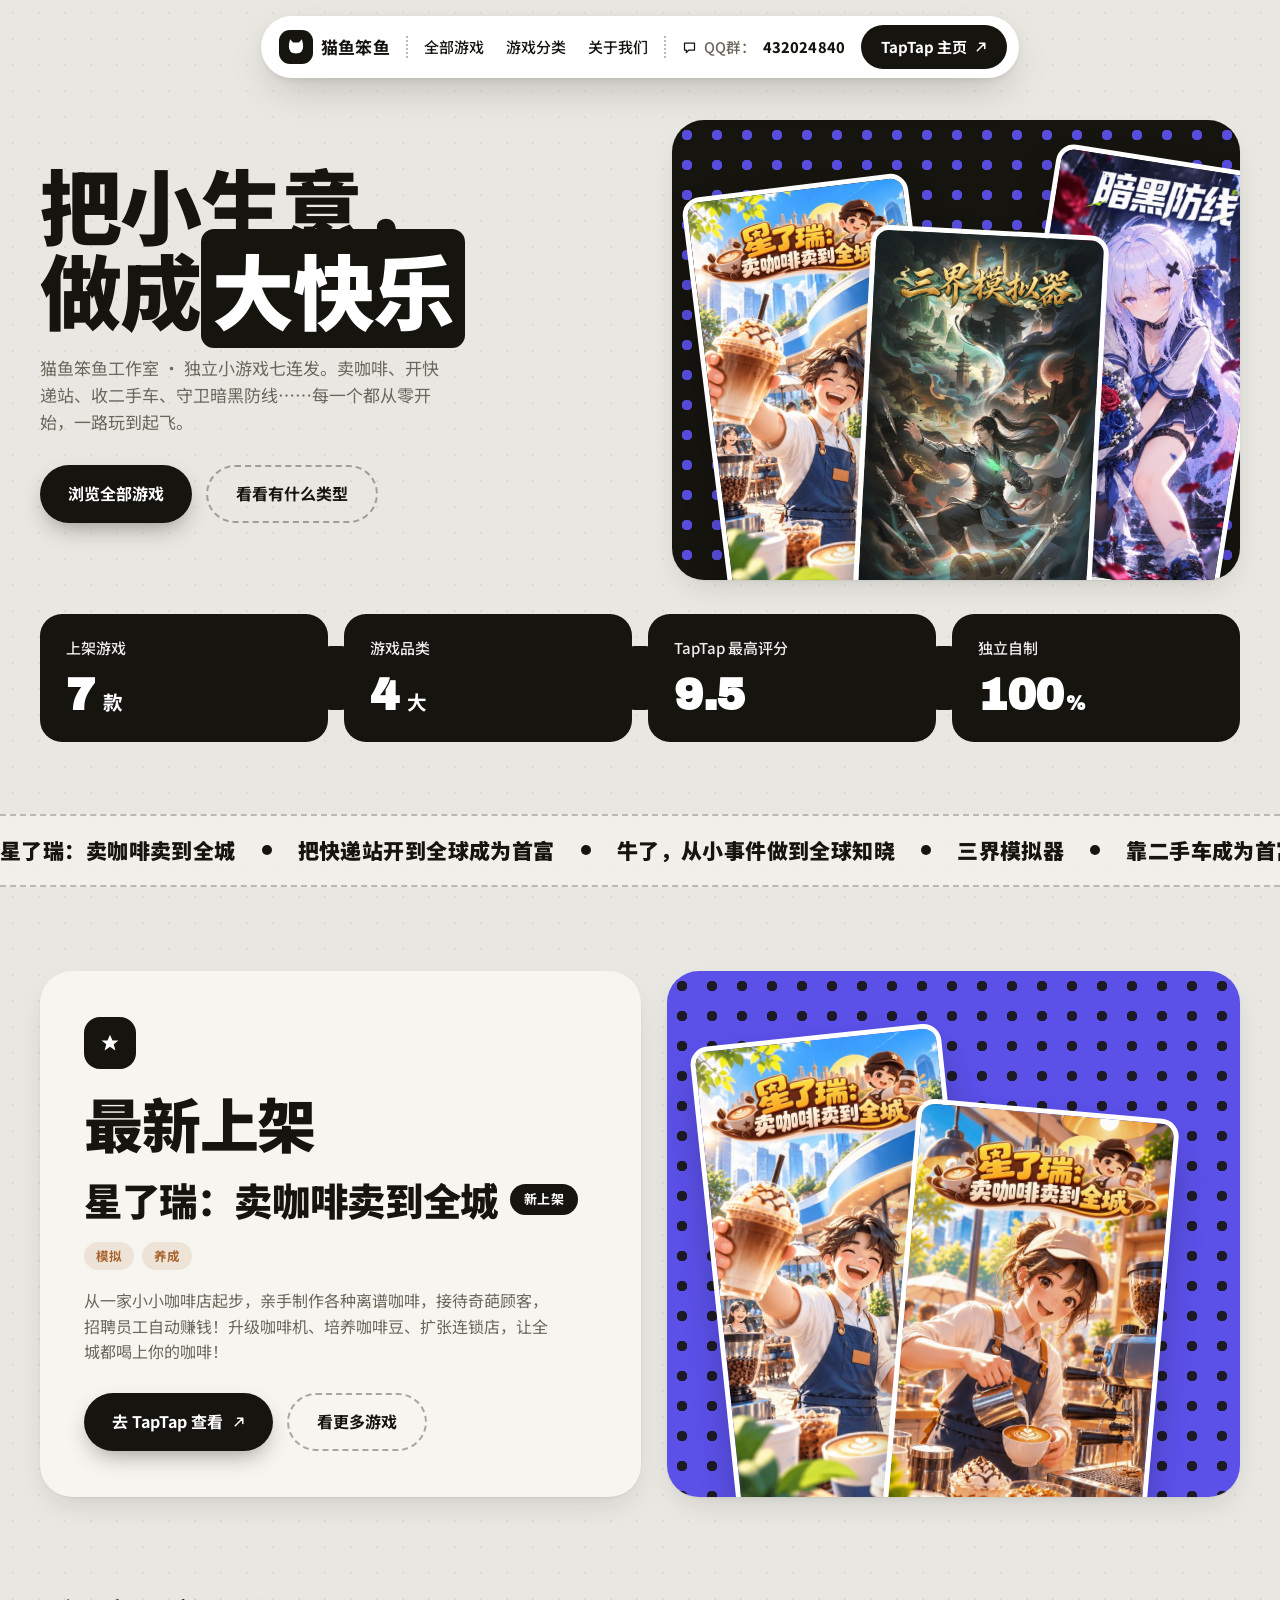
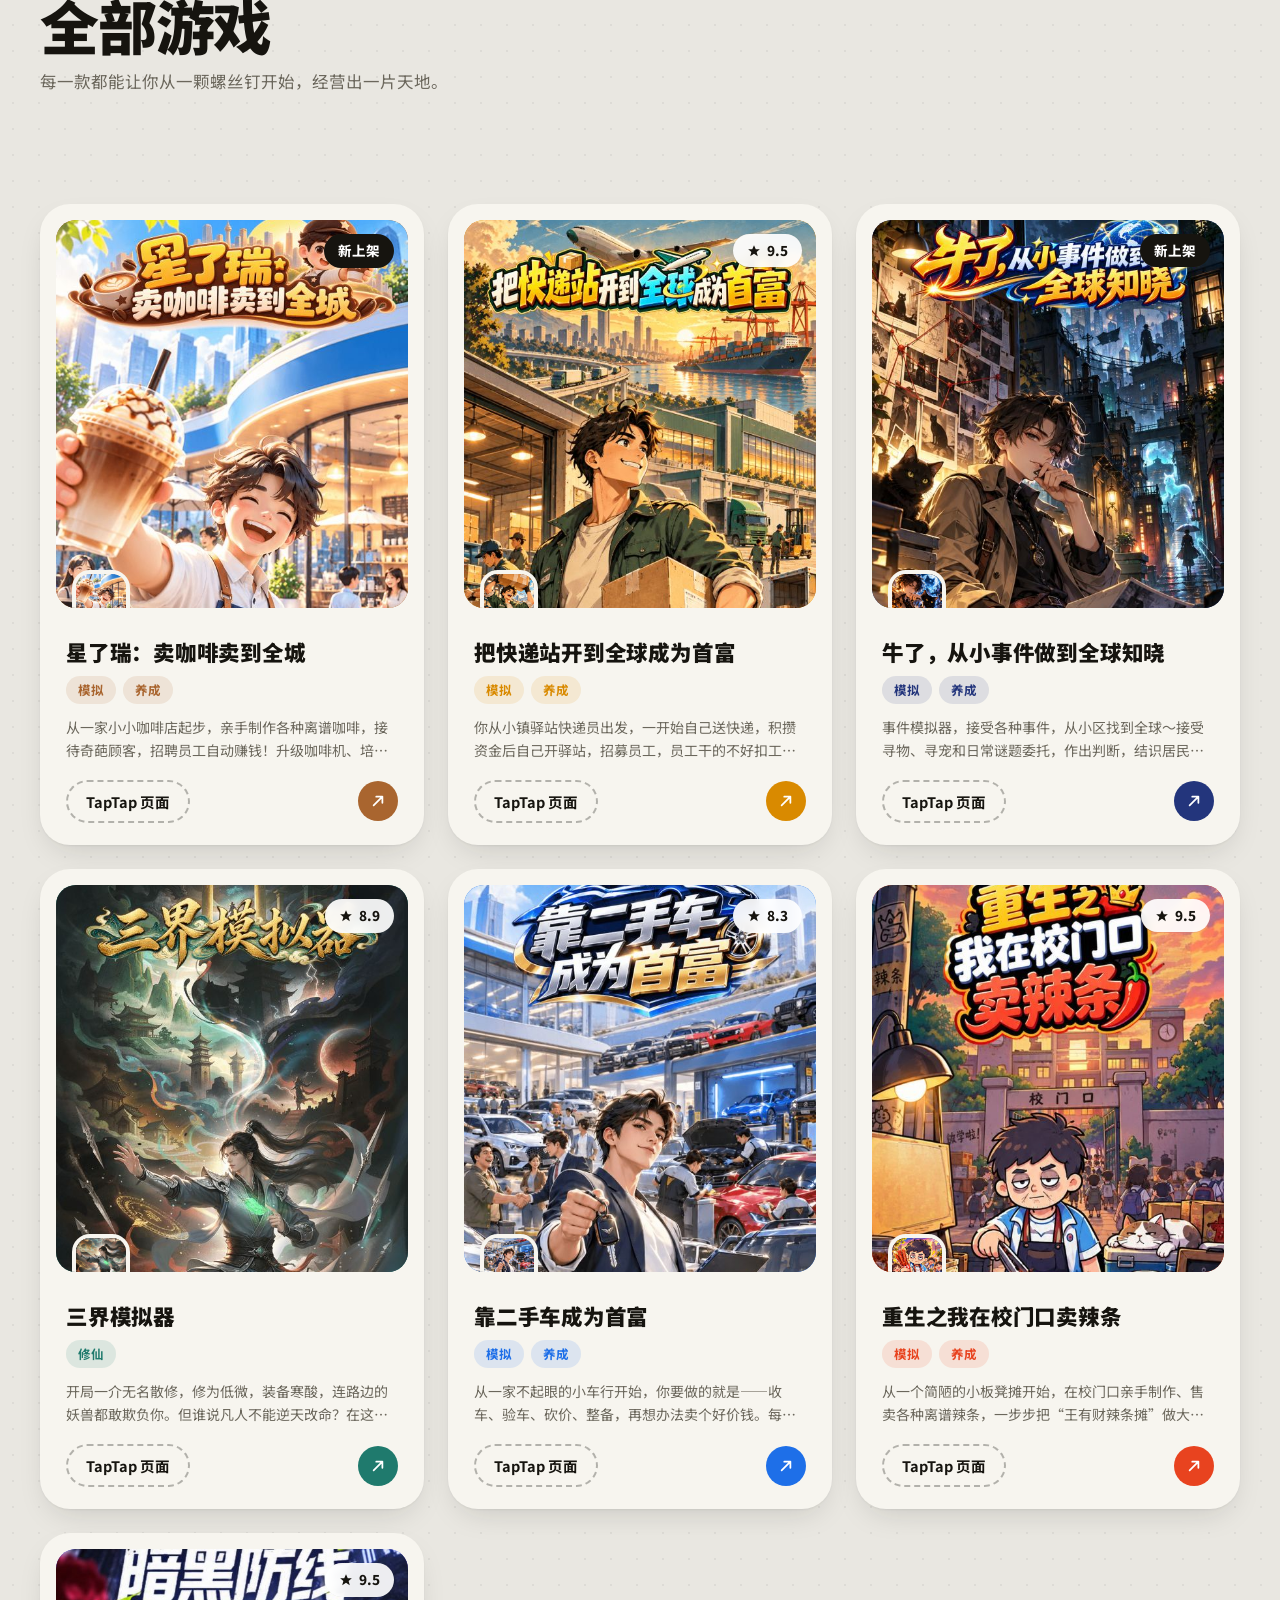
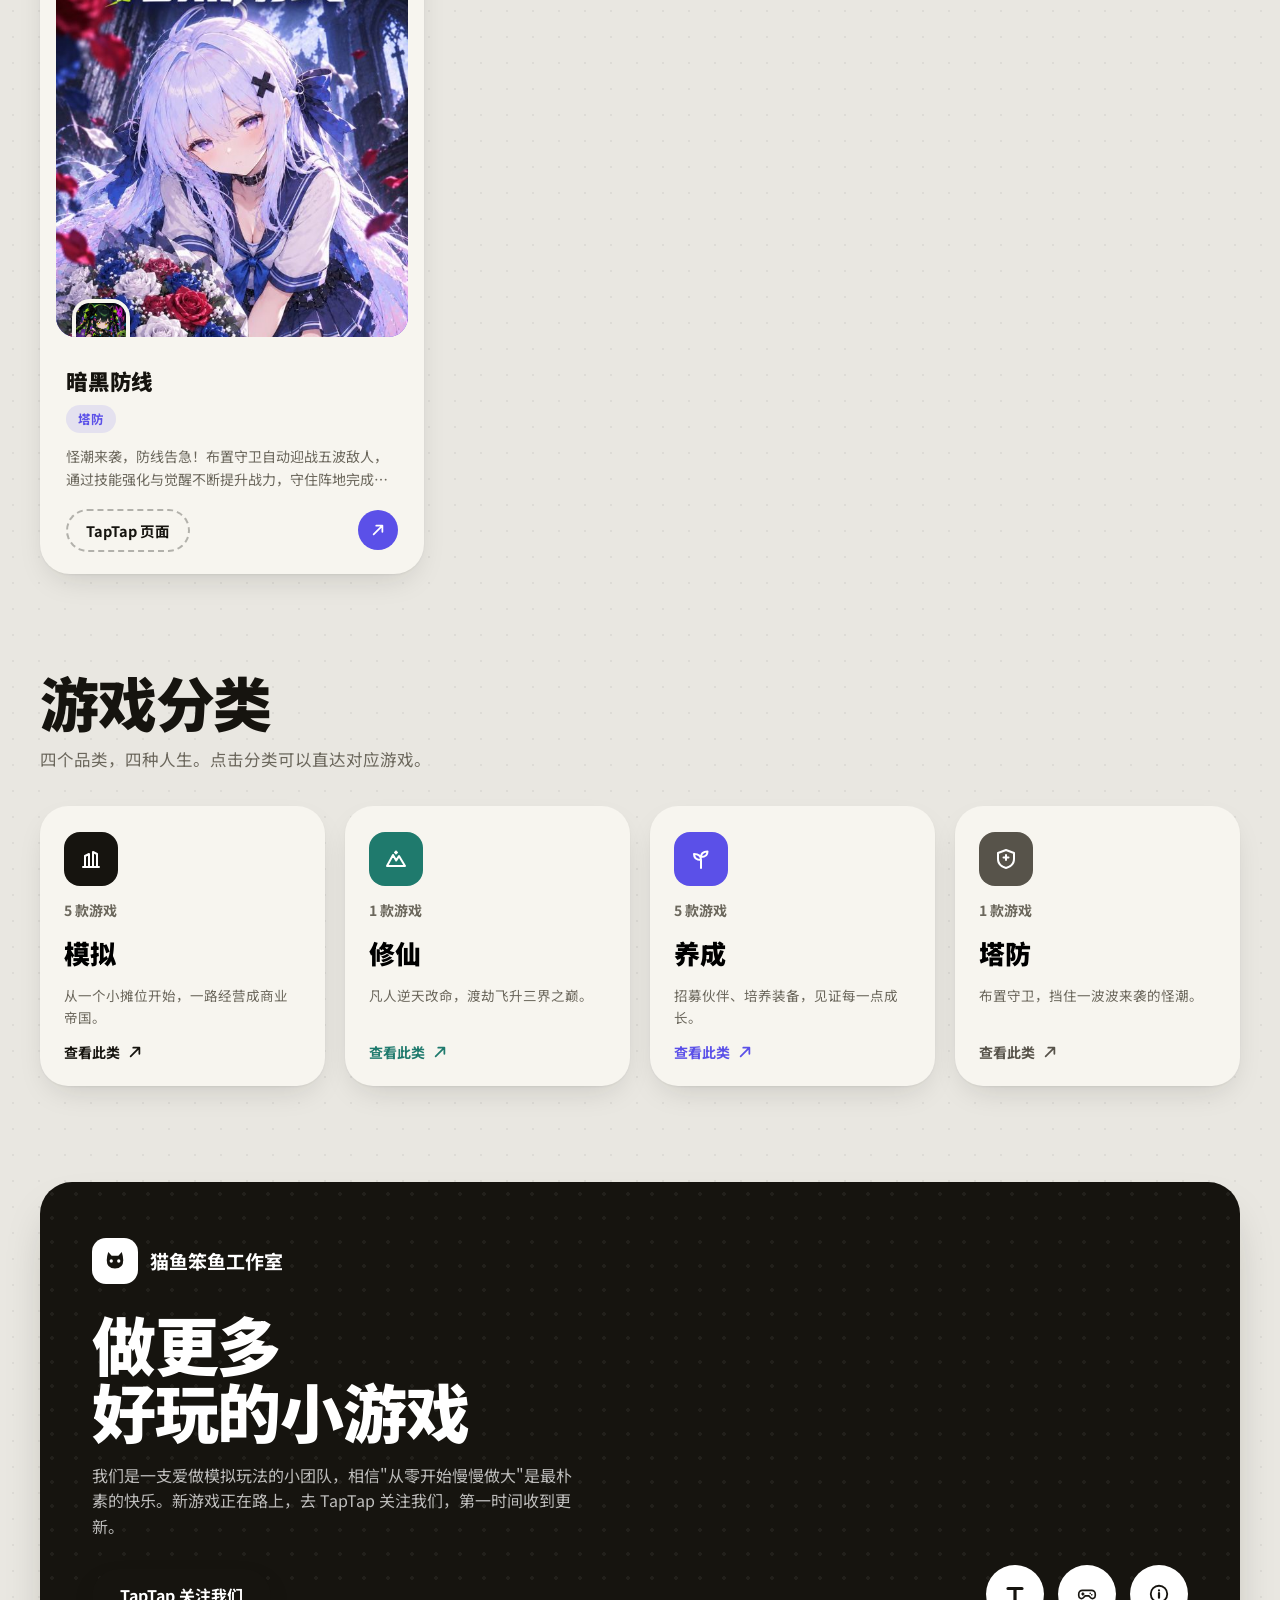
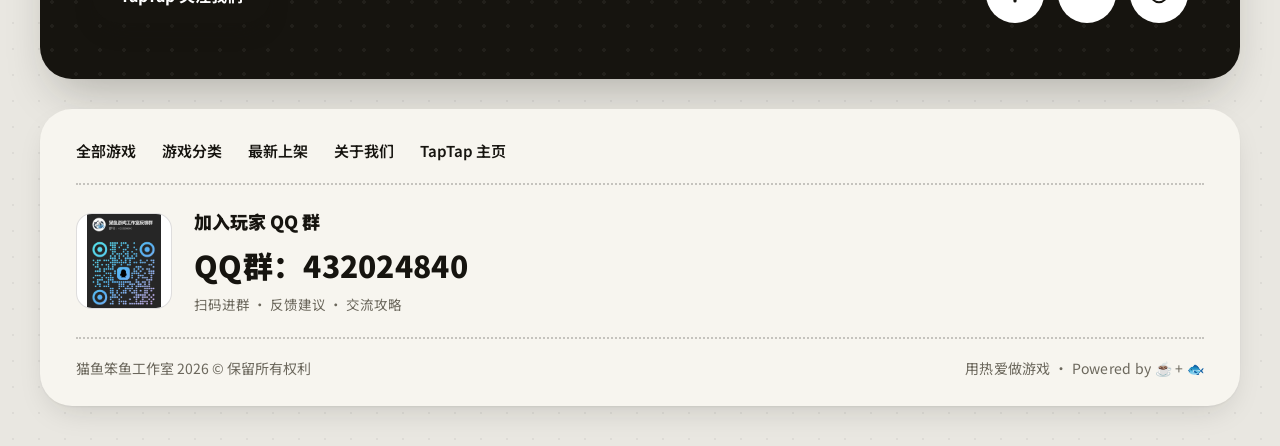
==== public/index.html @ 70bce5d7 "调整目录结构：静态文件移入 public/ 以支持 GitCode Pages" ====
<!DOCTYPE html>
<html lang="zh-CN">
<head>
  <meta charset="UTF-8" />
  <meta name="viewport" content="width=device-width, initial-scale=1.0" />
  <title>猫鱼笨鱼工作室 · 独立小游戏</title>
  <meta name="description" content="猫鱼笨鱼工作室官方网站 —— 7 款独立小游戏：模拟、修仙、养成、塔防。从小生意做到全球首富，从凡人修到飞升。" />
  <link rel="icon" href="data:image/svg+xml,%3Csvg xmlns='http://www.w3.org/2000/svg' viewBox='0 0 64 64'%3E%3Crect width='64' height='64' rx='16' fill='%2316140F'/%3E%3Cpath d='M20 40 L32 18 L44 40 Z' fill='%23fff'/%3E%3C/svg%3E" />
  <link rel="preconnect" href="https://fonts.googleapis.com" />
  <link rel="preconnect" href="https://fonts.gstatic.com" crossorigin />
  <link href="https://fonts.googleapis.com/css2?family=Archivo+Black&family=Noto+Sans+SC:wght@400;500;700;900&display=swap" rel="stylesheet" />
  <link rel="stylesheet" href="css/styles.css" />
</head>
<body>

  <!-- ===== 导航 ===== -->
  <header class="nav-wrap">
    <nav class="nav" id="nav">
      <a class="nav-logo" href="#top" aria-label="回到顶部">
        <span class="logo-mark" aria-hidden="true">
          <svg viewBox="0 0 40 40" width="26" height="26">
            <path d="M11 8 L15.5 13 L24.5 13 L29 8 L29 8 Q31 14 31 19 Q31 30 20 30 Q9 30 9 19 Q9 14 11 8 Z" fill="currentColor"/>
            <circle cx="15" cy="20" r="2.2" fill="#fff"/>
            <circle cx="25" cy="20" r="2.2" fill="#fff"/>
          </svg>
        </span>
        <strong>猫鱼笨鱼</strong>
      </a>
      <span class="nav-divider" aria-hidden="true"></span>
      <ul class="nav-links" id="navLinks">
        <li><a href="#games">全部游戏</a></li>
        <li><a href="#categories">游戏分类</a></li>
        <li><a href="#about">关于我们</a></li>
      </ul>
      <span class="nav-divider" aria-hidden="true"></span>
      <span class="nav-qq" title="玩家交流群">
        <svg viewBox="0 0 24 24" width="15" height="15" aria-hidden="true"><path d="M4 5 h16 v11 h-9 l-4 4 v-4 H4 Z" fill="none" stroke="currentColor" stroke-width="2" stroke-linejoin="round"/></svg>
        QQ群：<b>432024840</b>
      </span>
      <a class="nav-cta" href="https://www.taptap.cn/developer/452854" target="_blank" rel="noopener">
        TapTap 主页
        <svg viewBox="0 0 16 16" width="12" height="12" aria-hidden="true"><path d="M3 13 L13 3 M6 3 h7 v7" stroke="currentColor" stroke-width="2" fill="none" stroke-linecap="round" stroke-linejoin="round"/></svg>
      </a>
    </nav>
  </header>

  <main id="top">
    <!-- ===== 首屏 ===== -->
    <section class="hero container">
      <div class="hero-grid">
        <div class="hero-copy reveal">
          <h1 class="hero-title">把小生意，<br />做成<span class="accent-underline">大快乐</span></h1>
          <p class="hero-sub">猫鱼笨鱼工作室 · 独立小游戏七连发。卖咖啡、开快递站、收二手车、守卫暗黑防线……每一个都从零开始，一路玩到起飞。</p>
          <div class="hero-actions">
            <a class="btn btn-primary" href="#games">浏览全部游戏</a>
            <a class="btn btn-ghost" href="#categories">看看有什么类型</a>
          </div>
        </div>
        <div class="hero-art reveal" aria-hidden="true">
          <div class="hero-panel">
            <div class="hero-shot hero-shot-a"><img src="assets/980975/shot0.jpg" alt="" loading="eager" /></div>
            <div class="hero-shot hero-shot-b"><img src="assets/961145/shot0.jpg" alt="" loading="eager" /></div>
            <div class="hero-shot hero-shot-c"><img src="assets/924366/shot0.jpg" alt="" loading="eager" /></div>
          </div>
        </div>
      </div>

      <!-- 统计连体卡 -->
      <div class="stats reveal" role="list" aria-label="工作室数据">
        <div class="stat-card" role="listitem"><span class="stat-label">上架游戏</span><span class="stat-value">7<small> 款</small></span></div>
        <span class="stat-connector" aria-hidden="true"></span>
        <div class="stat-card" role="listitem"><span class="stat-label">游戏品类</span><span class="stat-value">4<small> 大</small></span></div>
        <span class="stat-connector" aria-hidden="true"></span>
        <div class="stat-card" role="listitem"><span class="stat-label">TapTap 最高评分</span><span class="stat-value">9.5</span></div>
        <span class="stat-connector" aria-hidden="true"></span>
        <div class="stat-card" role="listitem"><span class="stat-label">独立自制</span><span class="stat-value">100<small>%</small></span></div>
      </div>
    </section>

    <!-- ===== 跑马灯 ===== -->
    <div class="marquee" aria-hidden="true">
      <div class="marquee-track" id="marqueeTrack"></div>
    </div>

    <!-- ===== 最新上架 ===== -->
    <section class="featured container" id="featured">
      <div class="featured-copy reveal">
        <span class="chip-icon" aria-hidden="true">
          <svg viewBox="0 0 24 24" width="20" height="20"><path d="M12 2 L15 9 L22 9 L16.5 13.5 L18.5 21 L12 16.5 L5.5 21 L7.5 13.5 L2 9 L9 9 Z" fill="currentColor"/></svg>
        </span>
        <h2 class="section-title">最新上架</h2>
        <div class="featured-meta" id="featuredMeta"></div>
        <p class="featured-desc" id="featuredDesc"></p>
        <div class="hero-actions">
          <a class="btn btn-primary" id="featuredLink" href="#" target="_blank" rel="noopener">去 TapTap 查看
            <svg viewBox="0 0 16 16" width="12" height="12" aria-hidden="true"><path d="M3 13 L13 3 M6 3 h7 v7" stroke="currentColor" stroke-width="2" fill="none" stroke-linecap="round" stroke-linejoin="round"/></svg>
          </a>
          <a class="btn btn-ghost" href="#games">看更多游戏</a>
        </div>
      </div>
      <div class="featured-art reveal" id="featuredArt" aria-hidden="true"></div>
    </section>

    <!-- ===== 全部游戏 ===== -->
    <section class="games container" id="games">
      <div class="section-head reveal">
        <h2 class="section-title">全部游戏</h2>
        <p class="section-sub">每一款都能让你从一颗螺丝钉开始，经营出一片天地。</p>
      </div>
      <div class="filter-bar reveal" id="filterBar" role="tablist" aria-label="按分类筛选"></div>
      <div class="game-grid" id="gameGrid"></div>
      <p class="grid-empty" id="gridEmpty" hidden>这个分类暂时还没有游戏，敬请期待～</p>
    </section>

    <!-- ===== 分类 ===== -->
    <section class="categories container" id="categories">
      <div class="section-head reveal">
        <h2 class="section-title">游戏分类</h2>
        <p class="section-sub">四个品类，四种人生。点击分类可以直达对应游戏。</p>
      </div>
      <div class="cat-grid" id="catGrid"></div>
    </section>

    <!-- ===== 关于 ===== -->
    <section class="about container" id="about">
      <div class="about-card reveal">
        <div class="about-copy">
          <a class="about-logo" href="https://www.taptap.cn/developer/452854" target="_blank" rel="noopener">
            <span class="logo-mark logo-mark-lg" aria-hidden="true">
              <svg viewBox="0 0 40 40" width="30" height="30">
                <path d="M11 8 L15.5 13 L24.5 13 L29 8 L29 8 Q31 14 31 19 Q31 30 20 30 Q9 30 9 19 Q9 14 11 8 Z" fill="currentColor"/>
                <circle cx="15" cy="20" r="2.2" fill="#fff"/>
                <circle cx="25" cy="20" r="2.2" fill="#fff"/>
              </svg>
            </span>
            <strong>猫鱼笨鱼工作室</strong>
          </a>
          <h2 class="about-title">做更多<br />好玩的小游戏</h2>
          <p class="about-sub">我们是一支爱做模拟玩法的小团队，相信"从零开始慢慢做大"是最朴素的快乐。新游戏正在路上，去 TapTap 关注我们，第一时间收到更新。</p>
          <a class="btn btn-primary" href="https://www.taptap.cn/developer/452854" target="_blank" rel="noopener">TapTap 关注我们</a>
        </div>
        <div class="about-social" aria-label="社交链接">
          <a class="social-dot" href="https://www.taptap.cn/developer/452854" target="_blank" rel="noopener" title="TapTap 开发者主页" aria-label="TapTap 开发者主页">
            <svg viewBox="0 0 24 24" width="24" height="24" aria-hidden="true"><path d="M5 6.5 h14 M12 6.5 V19" fill="none" stroke="currentColor" stroke-width="3.2" stroke-linecap="round"/></svg>
          </a>
          <a class="social-dot" href="#games" title="浏览游戏" aria-label="浏览游戏">
            <svg viewBox="0 0 24 24" width="22" height="22" aria-hidden="true"><path d="M7 8 h10 a4 4 0 0 1 4 4 v2 a3 3 0 0 1 -5.6 1.5 L14 14 h-4 l-1.4 1.5 A3 3 0 0 1 3 14 v-2 a4 4 0 0 1 4 -4 Z M7.5 11 v2 M6.5 12 h2 M15.5 11.2 v.1 M17.2 12.8 v.1" fill="none" stroke="currentColor" stroke-width="1.8" stroke-linecap="round"/></svg>
          </a>
          <a class="social-dot" href="#about" title="关于我们" aria-label="关于我们">
            <svg viewBox="0 0 24 24" width="22" height="22" aria-hidden="true"><circle cx="12" cy="12" r="9" fill="none" stroke="currentColor" stroke-width="2"/><path d="M12 11 v5 M12 8 v.1" stroke="currentColor" stroke-width="2.4" stroke-linecap="round" fill="none"/></svg>
          </a>
        </div>
      </div>
    </section>
  </main>

  <!-- ===== 页脚 ===== -->
  <footer class="footer container">
    <div class="footer-card reveal">
      <ul class="footer-links">
        <li><a href="#games">全部游戏</a></li>
        <li><a href="#categories">游戏分类</a></li>
        <li><a href="#featured">最新上架</a></li>
        <li><a href="#about">关于我们</a></li>
        <li><a href="https://www.taptap.cn/developer/452854" target="_blank" rel="noopener">TapTap 主页</a></li>
      </ul>
      <div class="footer-qq">
        <img class="qq-qr" src="assets/qq-qrcode.png" alt="QQ 群二维码" width="96" height="96" loading="lazy" />
        <div class="qq-info">
          <span class="qq-title">加入玩家 QQ 群</span>
          <span class="qq-number">QQ群：432024840</span>
          <span class="qq-hint">扫码进群 · 反馈建议 · 交流攻略</span>
        </div>
      </div>
      <div class="footer-bottom">
        <span>猫鱼笨鱼工作室 2026 © 保留所有权利</span>
        <span class="footer-made">用热爱做游戏 · Powered by ☕ + 🐟</span>
      </div>
    </div>
  </footer>

  <script src="js/games.js"></script>
  <script src="js/main.js"></script>
</body>
</html>
---- public/css/styles.css ----
/* ============================================================
   猫鱼笨鱼工作室 · 个人游戏网站
   视觉语言参考 caldera.xyz：
   暖灰底 + 半调网点 + 超粗标题 + 大圆角面板 + 虚线胶囊按钮
   主色：黑色（原 caldera 橙改为黑，保留紫色作辅助撞色）
   ============================================================ */

:root {
  --bg: #E9E7E1;
  --surface: #F7F5EF;
  --surface-2: #FFFFFF;
  --ink: #16140F;
  --muted: #6B675C;
  --line: rgba(22, 20, 15, 0.14);

  --primary: #16140F;
  --primary-deep: #2E2B24;
  --purple: #5B50E8;
  --teal: #1F7A6D;
  --stone: #57534A;

  --radius-lg: 32px;
  --radius-md: 22px;
  --radius-sm: 16px;

  --font-display: "Archivo Black", "Noto Sans SC", "Microsoft YaHei", sans-serif;
  --font-body: "Noto Sans SC", "PingFang SC", "Microsoft YaHei", sans-serif;

  --shadow-card: 0 1px 2px rgba(22, 20, 15, 0.05), 0 12px 32px -12px rgba(22, 20, 15, 0.18);
  --shadow-pop: 0 24px 48px -16px rgba(22, 20, 15, 0.28);

  --halftone-dark: radial-gradient(circle, rgba(22, 20, 15, 0.055) 1.4px, transparent 1.5px);
}

* { box-sizing: border-box; }

html { scroll-behavior: smooth; }

body {
  margin: 0;
  font-family: var(--font-body);
  color: var(--ink);
  background-color: var(--bg);
  background-image: var(--halftone-dark);
  background-size: 26px 26px;
  line-height: 1.6;
  -webkit-font-smoothing: antialiased;
}

img { display: block; max-width: 100%; }
a { color: inherit; text-decoration: none; }
ul { list-style: none; margin: 0; padding: 0; }

.container {
  width: min(1200px, calc(100% - 40px));
  margin-inline: auto;
}

/* ============ 导航 ============ */
.nav-wrap {
  position: fixed;
  inset-inline: 0;
  top: 16px;
  z-index: 100;
  display: flex;
  justify-content: center;
  padding-inline: 16px;
  pointer-events: none;
}

.nav {
  pointer-events: auto;
  display: flex;
  align-items: center;
  gap: 16px;
  background: var(--surface-2);
  border-radius: 999px;
  padding: 9px 12px 9px 18px;
  box-shadow: 0 2px 6px rgba(22, 20, 15, 0.07), 0 16px 40px -12px rgba(22, 20, 15, 0.25);
  max-width: 100%;
}

.nav-logo {
  display: flex;
  align-items: center;
  gap: 8px;
  font-size: 17px;
  letter-spacing: 0.01em;
}

.logo-mark {
  display: inline-grid;
  place-items: center;
  width: 34px;
  height: 34px;
  border-radius: 11px;
  background: var(--primary);
  color: #fff;
}

.logo-mark-lg { width: 46px; height: 46px; border-radius: 14px; }

.nav-divider {
  width: 0;
  height: 22px;
  border-left: 2px dotted rgba(22, 20, 15, 0.3);
}

.nav-links {
  display: flex;
  gap: 22px;
  font-size: 15px;
  font-weight: 500;
}

.nav-links a {
  position: relative;
  padding-block: 4px;
  transition: text-decoration-color 0.2s;
  text-decoration: underline;
  text-decoration-color: transparent;
  text-underline-offset: 6px;
  text-decoration-thickness: 2px;
}

.nav-links a:hover { text-decoration-color: var(--primary); }

.nav-qq {
  display: inline-flex;
  align-items: center;
  gap: 7px;
  font-size: 14.5px;
  font-weight: 500;
  color: var(--muted);
  white-space: nowrap;
}

.nav-qq svg { color: var(--primary); flex: 0 0 auto; }

.nav-qq b { color: var(--ink); font-weight: 800; letter-spacing: 0.01em; }

.nav-cta {
  display: inline-flex;
  align-items: center;
  gap: 8px;
  background: var(--primary);
  color: #fff;
  font-weight: 700;
  font-size: 15px;
  padding: 10px 20px;
  border-radius: 999px;
  transition: transform 0.2s ease, background 0.2s ease;
}

.nav-cta:hover { background: var(--primary-deep); transform: translateY(-1px); }

/* ============ 通用按钮 ============ */
.btn {
  display: inline-flex;
  align-items: center;
  gap: 10px;
  border-radius: 999px;
  font-weight: 700;
  font-size: 16px;
  padding: 14px 28px;
  transition: transform 0.2s ease, background 0.2s ease, box-shadow 0.2s ease, border-color 0.2s ease;
}

.btn-primary {
  background: var(--primary);
  color: #fff;
  box-shadow: 0 10px 24px -8px rgba(22, 20, 15, 0.45);
}

.btn-primary:hover { background: var(--primary-deep); transform: translateY(-2px); }

.btn-ghost {
  border: 2px dashed rgba(22, 20, 15, 0.35);
  color: var(--ink);
  background: transparent;
}

.btn-ghost:hover { border-style: solid; border-color: var(--ink); transform: translateY(-2px); }

/* ============ 首屏 ============ */
.hero { padding-top: 120px; }

.hero-grid {
  display: grid;
  grid-template-columns: 1.05fr 1fr;
  gap: 36px;
  align-items: stretch;
}

.hero-copy {
  display: flex;
  flex-direction: column;
  justify-content: center;
  padding-block: 24px 40px;
}

.hero-title {
  margin: 0 0 22px;
  font-family: var(--font-body);
  font-weight: 900;
  font-size: clamp(44px, 6.4vw, 88px);
  line-height: 1.04;
  letter-spacing: -0.02em;
}

.accent-underline {
  background: var(--primary);
  color: #fff;
  padding: 0 0.14em;
  border-radius: 0.16em;
  box-decoration-break: clone;
  -webkit-box-decoration-break: clone;
}

.hero-sub {
  margin: 0 0 30px;
  font-size: 17px;
  color: var(--muted);
  max-width: 46ch;
}

.hero-actions { display: flex; flex-wrap: wrap; gap: 14px; }

/* 首屏图形面板：黑底 + 紫色半调网点 + 三张倾斜竖版截图 */
.hero-art { position: relative; }

.hero-panel {
  position: relative;
  height: 100%;
  min-height: 460px;
  border-radius: var(--radius-lg);
  background-color: var(--primary);
  background-image: radial-gradient(circle, rgba(91, 80, 232, 0.95) 5px, transparent 5.5px);
  background-size: 30px 30px;
  overflow: hidden;
  box-shadow: var(--shadow-card);
}

.hero-shot {
  position: absolute;
  border-radius: 18px;
  overflow: hidden;
  box-shadow: 0 20px 44px -14px rgba(0, 0, 0, 0.45);
  border: 5px solid var(--surface-2);
  transition: transform 0.5s cubic-bezier(0.22, 1, 0.36, 1);
}

.hero-shot img { width: 100%; height: 100%; object-fit: cover; }

.hero-shot-a {
  width: 40%;
  aspect-ratio: 9 / 17;
  left: 6%;
  top: 14%;
  transform: rotate(-7deg);
}

.hero-shot-b {
  width: 42%;
  aspect-ratio: 9 / 17;
  left: 33%;
  top: 24%;
  transform: rotate(3deg);
  z-index: 2;
}

.hero-shot-c {
  width: 40%;
  aspect-ratio: 9 / 17;
  left: 62%;
  top: 8%;
  transform: rotate(9deg);
}

.hero-panel:hover .hero-shot-a { transform: rotate(-9deg) translateY(-6px); }
.hero-panel:hover .hero-shot-b { transform: rotate(1deg) translateY(-10px); }
.hero-panel:hover .hero-shot-c { transform: rotate(11deg) translateY(-4px); }

/* ============ 统计连体卡 ============ */
.stats {
  margin-top: 34px;
  display: flex;
  align-items: stretch;
  justify-content: space-between;
}

.stat-card {
  flex: 1 1 0;
  background: var(--primary);
  color: #fff;
  border-radius: var(--radius-md);
  padding: 22px 26px 24px;
  display: flex;
  flex-direction: column;
  gap: 14px;
  position: relative;
  z-index: 1;
}

.stat-label { font-size: 15px; font-weight: 500; opacity: 0.92; }

.stat-value {
  font-family: var(--font-display);
  font-weight: 900;
  font-size: clamp(34px, 3.4vw, 52px);
  line-height: 1;
  letter-spacing: -0.01em;
}

.stat-value small { font-size: 0.45em; font-weight: 700; margin-left: 2px; }

.stat-connector {
  flex: 0 0 34px;
  align-self: center;
  height: 64px;
  margin-inline: -9px;
  background: var(--primary);
  border-radius: 12px;
  z-index: 0;
}

/* ============ 跑马灯 ============ */
.marquee {
  margin-top: 72px;
  border-block: 2px dashed rgba(22, 20, 15, 0.25);
  padding-block: 18px;
  overflow: hidden;
  background: rgba(247, 245, 239, 0.6);
}

.marquee-track {
  display: flex;
  gap: 0;
  width: max-content;
  animation: marquee 36s linear infinite;
}

.marquee:hover .marquee-track { animation-play-state: paused; }

.marquee-item {
  display: inline-flex;
  align-items: center;
  gap: 26px;
  padding-right: 26px;
  font-weight: 900;
  font-size: 21px;
  letter-spacing: 0.02em;
  white-space: nowrap;
}

.marquee-item::after {
  content: "";
  width: 10px;
  height: 10px;
  border-radius: 50%;
  background: var(--primary);
}

@keyframes marquee {
  from { transform: translateX(0); }
  to { transform: translateX(-50%); }
}

/* ============ 区块通用 ============ */
section { scroll-margin-top: 110px; }

.section-title {
  margin: 0;
  font-weight: 900;
  font-size: clamp(34px, 4.6vw, 60px);
  letter-spacing: -0.02em;
  line-height: 1.08;
}

.section-sub { margin: 12px 0 0; color: var(--muted); font-size: 16.5px; }

.section-head { margin-bottom: 34px; }

.chip-icon {
  display: inline-grid;
  place-items: center;
  width: 52px;
  height: 52px;
  border-radius: 16px;
  background: var(--ink);
  color: #fff;
  margin-bottom: 22px;
}

/* ============ 最新上架 ============ */
.featured {
  margin-top: 84px;
  display: grid;
  grid-template-columns: 1.05fr 1fr;
  gap: 26px;
}

.featured-copy {
  background: var(--surface);
  border-radius: var(--radius-lg);
  padding: 46px 44px;
  box-shadow: var(--shadow-card);
}

.featured-meta { display: flex; flex-wrap: wrap; align-items: center; gap: 12px; margin-top: 14px; }

.featured-name { font-weight: 900; font-size: clamp(26px, 3vw, 40px); letter-spacing: -0.01em; }

.badge-new {
  background: var(--primary);
  color: #fff;
  font-size: 13px;
  font-weight: 700;
  border-radius: 999px;
  padding: 5px 14px;
  letter-spacing: 0.04em;
}

.featured-tags { display: flex; flex-wrap: wrap; gap: 8px; }

.featured-desc {
  margin: 18px 0 28px;
  color: var(--muted);
  font-size: 16px;
  max-width: 52ch;
}

/* 紫色展示面板 + 黑色半调网点 + 倾斜截图 */
.featured-art {
  position: relative;
  border-radius: var(--radius-lg);
  background-color: var(--purple);
  background-image: radial-gradient(circle, rgba(22, 20, 15, 0.9) 5px, transparent 5.5px);
  background-size: 30px 30px;
  min-height: 480px;
  overflow: hidden;
  box-shadow: var(--shadow-card);
}

.featured-art .hero-shot-a { width: 44%; left: 8%; top: 12%; transform: rotate(-6deg); }
.featured-art .hero-shot-b { width: 46%; left: 40%; top: 26%; transform: rotate(5deg); }
.featured-art .hero-shot-c { display: none; }

/* ============ 全部游戏 ============ */
.games { margin-top: 96px; }

.filter-bar {
  display: flex;
  flex-wrap: wrap;
  gap: 12px;
  margin-bottom: 30px;
}

.filter-pill {
  appearance: none;
  cursor: pointer;
  font-family: inherit;
  font-size: 15.5px;
  font-weight: 700;
  color: var(--ink);
  background: transparent;
  border: 2px dashed rgba(22, 20, 15, 0.35);
  border-radius: 999px;
  padding: 10px 22px;
  transition: all 0.2s ease;
}

.filter-pill:hover { border-style: solid; border-color: var(--ink); }

.filter-pill.is-active {
  background: var(--ink);
  border: 2px solid var(--ink);
  color: #fff;
}

.filter-pill .count { opacity: 0.55; font-weight: 500; margin-left: 4px; font-size: 0.9em; }

.game-grid {
  display: grid;
  grid-template-columns: repeat(auto-fill, minmax(310px, 1fr));
  gap: 24px;
}

.grid-empty {
  text-align: center;
  color: var(--muted);
  padding: 60px 0;
  font-size: 17px;
}

/* 游戏卡片 */
.game-card {
  background: var(--surface);
  border-radius: 30px;
  padding: 16px 16px 22px;
  box-shadow: var(--shadow-card);
  display: flex;
  flex-direction: column;
  transition: transform 0.35s cubic-bezier(0.22, 1, 0.36, 1), box-shadow 0.35s ease, opacity 0.35s ease;
  position: relative;
}

.game-card:hover { transform: translateY(-8px); box-shadow: var(--shadow-pop); }

.game-card.is-hidden { display: none; }
.game-card.is-entering { animation: cardIn 0.45s cubic-bezier(0.22, 1, 0.36, 1) both; }

@keyframes cardIn {
  from { opacity: 0; transform: translateY(18px) scale(0.98); }
  to { opacity: 1; transform: translateY(0) scale(1); }
}

.game-media {
  position: relative;
  border-radius: 20px;
  overflow: hidden;
  aspect-ratio: 10 / 11;
  background: var(--card-accent, var(--ink));
}

.game-media img {
  width: 100%;
  height: 100%;
  object-fit: cover;
  object-position: 50% 14%;
  transition: transform 0.6s cubic-bezier(0.22, 1, 0.36, 1);
}

.game-card:hover .game-media img:not(.game-icon) { transform: scale(1.045); }

.game-media img.game-icon {
  position: absolute;
  left: 16px;
  bottom: -20px;
  width: 58px;
  height: 58px;
  object-fit: cover;
  object-position: 50% 50%;
  border-radius: 18px;
  border: 4px solid var(--surface);
  box-shadow: 0 8px 18px -6px rgba(22, 20, 15, 0.35);
  z-index: 2;
  transform: none;
  transition: none;
}

.game-badge {
  position: absolute;
  top: 14px;
  right: 14px;
  background: rgba(255, 255, 255, 0.92);
  backdrop-filter: blur(4px);
  border-radius: 999px;
  padding: 6px 14px;
  font-size: 13.5px;
  font-weight: 800;
  display: inline-flex;
  align-items: center;
  gap: 6px;
}

.game-badge svg { color: var(--primary); }

.game-badge.badge-new-float { background: var(--primary); color: #fff; }

.game-body { padding: 30px 10px 0; display: flex; flex-direction: column; flex: 1; }

.game-name {
  margin: 0;
  font-weight: 900;
  font-size: 21.5px;
  letter-spacing: -0.01em;
  line-height: 1.3;
}

.game-tags { display: flex; flex-wrap: wrap; gap: 7px; margin-top: 10px; }

.tag {
  font-size: 12.5px;
  font-weight: 700;
  padding: 4px 12px;
  border-radius: 999px;
  color: var(--card-accent, var(--ink));
  background: color-mix(in srgb, var(--card-accent, var(--ink)) 12%, transparent);
}

.game-desc {
  margin: 12px 0 0;
  color: var(--muted);
  font-size: 14px;
  line-height: 1.65;
  display: -webkit-box;
  -webkit-line-clamp: 2;
  -webkit-box-orient: vertical;
  overflow: hidden;
}

.game-foot {
  margin-top: auto;
  padding-top: 18px;
  display: flex;
  align-items: center;
  justify-content: space-between;
  gap: 12px;
}

.game-link {
  display: inline-flex;
  align-items: center;
  gap: 8px;
  font-weight: 700;
  font-size: 14.5px;
  color: var(--ink);
  border: 2px dashed rgba(22, 20, 15, 0.3);
  border-radius: 999px;
  padding: 8px 18px;
  transition: all 0.2s ease;
}

.game-link:hover { border-style: solid; background: var(--ink); color: #fff; }

.game-arrow {
  display: inline-grid;
  place-items: center;
  width: 40px;
  height: 40px;
  border-radius: 50%;
  background: var(--card-accent, var(--ink));
  color: #fff;
  flex: 0 0 auto;
  transition: transform 0.25s ease;
}

.game-card:hover .game-arrow { transform: rotate(-45deg); }

/* ============ 分类 ============ */
.categories { margin-top: 96px; }

.cat-grid {
  display: grid;
  grid-template-columns: repeat(4, 1fr);
  gap: 20px;
}

.cat-card {
  text-align: left;
  font-family: inherit;
  cursor: pointer;
  border: none;
  background: var(--surface);
  border-radius: 28px;
  padding: 26px 24px 24px;
  box-shadow: var(--shadow-card);
  display: flex;
  flex-direction: column;
  gap: 14px;
  transition: transform 0.3s cubic-bezier(0.22, 1, 0.36, 1), box-shadow 0.3s ease;
}

.cat-card:hover { transform: translateY(-6px); box-shadow: var(--shadow-pop); }

.cat-chip {
  width: 54px;
  height: 54px;
  border-radius: 16px;
  display: grid;
  place-items: center;
  color: #fff;
}

.cat-count { font-size: 14px; font-weight: 700; color: var(--muted); }

.cat-name { font-weight: 900; font-size: 26px; letter-spacing: -0.01em; }

.cat-desc { font-size: 13.5px; color: var(--muted); line-height: 1.6; margin: 0; }

.cat-go {
  margin-top: auto;
  display: inline-flex;
  align-items: center;
  gap: 8px;
  font-weight: 700;
  font-size: 14px;
}

/* ============ 关于 ============ */
.about { margin-top: 96px; }

.about-card {
  background: var(--ink);
  color: #fff;
  border-radius: var(--radius-lg);
  padding: 56px 52px;
  display: grid;
  grid-template-columns: 1.4fr auto;
  gap: 40px;
  align-items: end;
  background-image: radial-gradient(circle, rgba(255, 255, 255, 0.05) 1.6px, transparent 1.7px);
  background-size: 24px 24px;
  box-shadow: var(--shadow-pop);
}

.about-logo { display: inline-flex; align-items: center; gap: 12px; font-size: 19px; margin-bottom: 26px; }

/* 黑底卡片上的 logo 与社交按钮反白处理 */
.about-card .logo-mark { background: #fff; color: var(--ink); }

.about-title {
  margin: 0 0 18px;
  font-weight: 900;
  font-size: clamp(38px, 5vw, 64px);
  line-height: 1.05;
  letter-spacing: -0.02em;
}

.about-title em { font-style: normal; color: #fff; background: var(--purple); padding: 0 0.12em; border-radius: 0.14em; }

.about-sub { margin: 0 0 30px; color: rgba(255, 255, 255, 0.72); max-width: 54ch; font-size: 16px; }

.about-social { display: flex; gap: 14px; }

.social-dot {
  display: grid;
  place-items: center;
  width: 58px;
  height: 58px;
  border-radius: 50%;
  background: #fff;
  color: var(--ink);
  transition: transform 0.25s ease, background 0.25s ease;
}

.social-dot:hover { transform: translateY(-4px) scale(1.05); background: #E6E2D8; }

/* ============ 页脚 ============ */
.footer { margin: 30px auto 40px; }

.footer-card {
  background: var(--surface);
  border-radius: var(--radius-lg);
  padding: 30px 36px 26px;
  box-shadow: var(--shadow-card);
}

.footer-links {
  display: flex;
  flex-wrap: wrap;
  gap: 26px;
  font-weight: 600;
  font-size: 15px;
  padding-bottom: 20px;
  border-bottom: 2px dotted rgba(22, 20, 15, 0.22);
}

.footer-links a {
  text-decoration: underline;
  text-decoration-color: transparent;
  text-underline-offset: 6px;
  text-decoration-thickness: 2px;
  transition: text-decoration-color 0.2s;
}

.footer-links a:hover { text-decoration-color: var(--primary); }

/* QQ 群区块 */
.footer-qq {
  display: flex;
  align-items: center;
  gap: 22px;
  padding: 22px 0;
  border-bottom: 2px dotted rgba(22, 20, 15, 0.22);
}

.qq-qr {
  width: 96px;
  height: 96px;
  aspect-ratio: 1;
  object-fit: contain;
  border-radius: 16px;
  border: 1px solid var(--line);
  background: #fff;
  flex: 0 0 auto;
}

.qq-info { display: flex; flex-direction: column; gap: 5px; }

.qq-title { font-weight: 900; font-size: 18px; }

.qq-number { font-weight: 900; font-size: clamp(22px, 2.6vw, 30px); letter-spacing: 0.01em; }

.qq-hint { color: var(--muted); font-size: 13.5px; }

.footer-bottom {
  display: flex;
  flex-wrap: wrap;
  justify-content: space-between;
  gap: 10px;
  padding-top: 18px;
  color: var(--muted);
  font-size: 14px;
}

.footer-made { letter-spacing: 0.02em; }

/* ============ 进场动画 ============ */
.reveal {
  opacity: 0;
  transform: translateY(28px);
  transition: opacity 0.7s ease, transform 0.7s cubic-bezier(0.22, 1, 0.36, 1);
  transition-delay: var(--reveal-delay, 0s);
}

.reveal.is-visible { opacity: 1; transform: none; }

/* ============ 响应式 ============ */
@media (max-width: 1024px) {
  .cat-grid { grid-template-columns: repeat(2, 1fr); }
  .hero-shot-c { display: none; }
  .hero-shot-a { width: 46%; left: 8%; }
  .hero-shot-b { width: 48%; left: 44%; }
}

@media (max-width: 880px) {
  .nav-links, .nav-divider { display: none; }
  .hero { padding-top: 104px; }
  .hero-grid { grid-template-columns: 1fr; }
  .hero-panel { min-height: 420px; }
  .featured { grid-template-columns: 1fr; }
  .stats { flex-wrap: wrap; gap: 12px; }
  .stat-connector { display: none; }
  .stat-card { flex: 1 1 calc(50% - 6px); }
  .about-card { grid-template-columns: 1fr; align-items: start; }
}

@media (max-width: 560px) {
  .cat-grid { grid-template-columns: 1fr; }
  .featured-copy { padding: 34px 26px; }
  .about-card { padding: 40px 26px; }
  .footer-card { padding: 24px 22px; }
  .game-grid { grid-template-columns: 1fr; }
  .hero-title { font-size: clamp(40px, 11vw, 56px); }
  .nav { gap: 10px; padding-left: 14px; }
  .nav-logo { font-size: 15px; }
  .nav-qq { font-size: 12.5px; gap: 5px; }
  .nav-cta { padding: 8px 14px; font-size: 13.5px; }
  .footer-qq { gap: 16px; }
  .qq-qr { width: 82px; height: 82px; }
}

@media (max-width: 380px) {
  .nav-cta { display: none; }
}

/* ============ 无障碍 ============ */
:focus-visible {
  outline: 3px solid var(--primary);
  outline-offset: 3px;
  border-radius: 6px;
}

@media (prefers-reduced-motion: reduce) {
  html { scroll-behavior: auto; }
  .reveal { opacity: 1; transform: none; transition: none; }
  .marquee-track { animation: none; }
  * { transition-duration: 0.01ms !important; animation-duration: 0.01ms !important; }
}
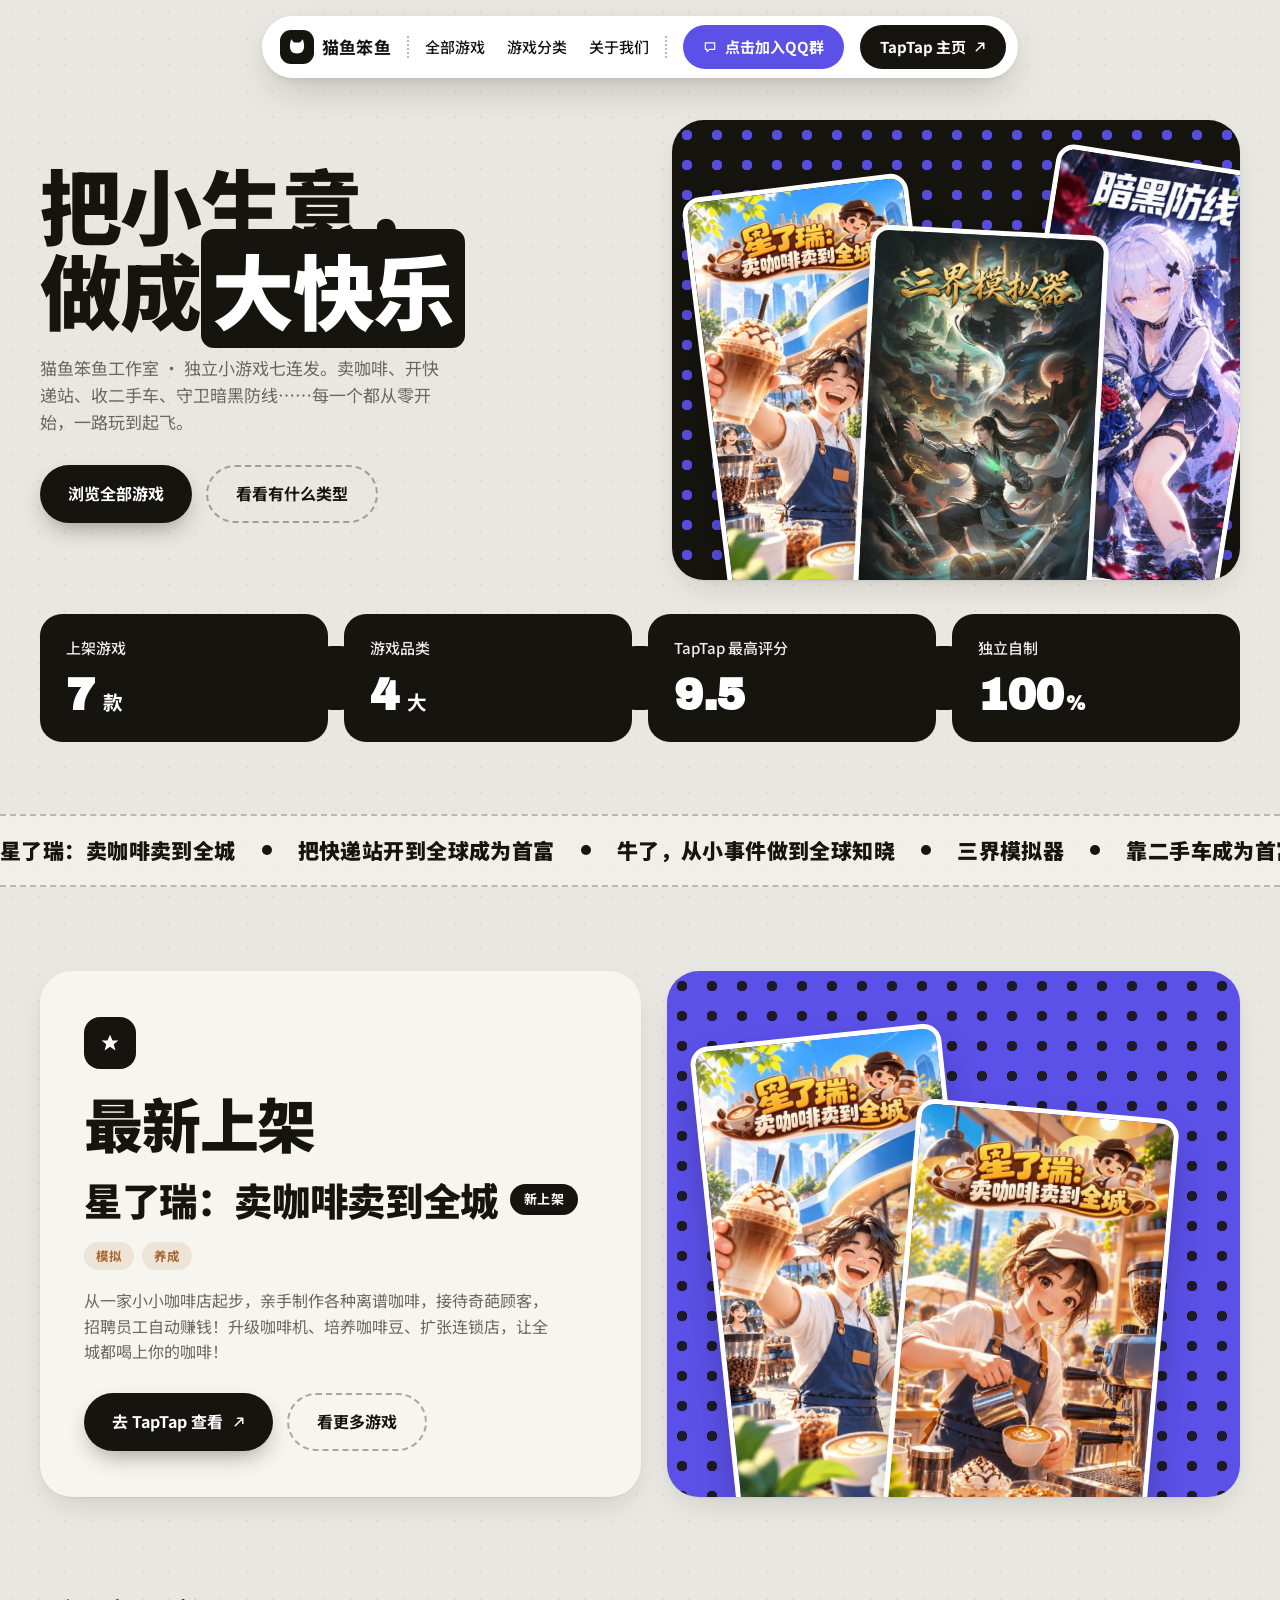
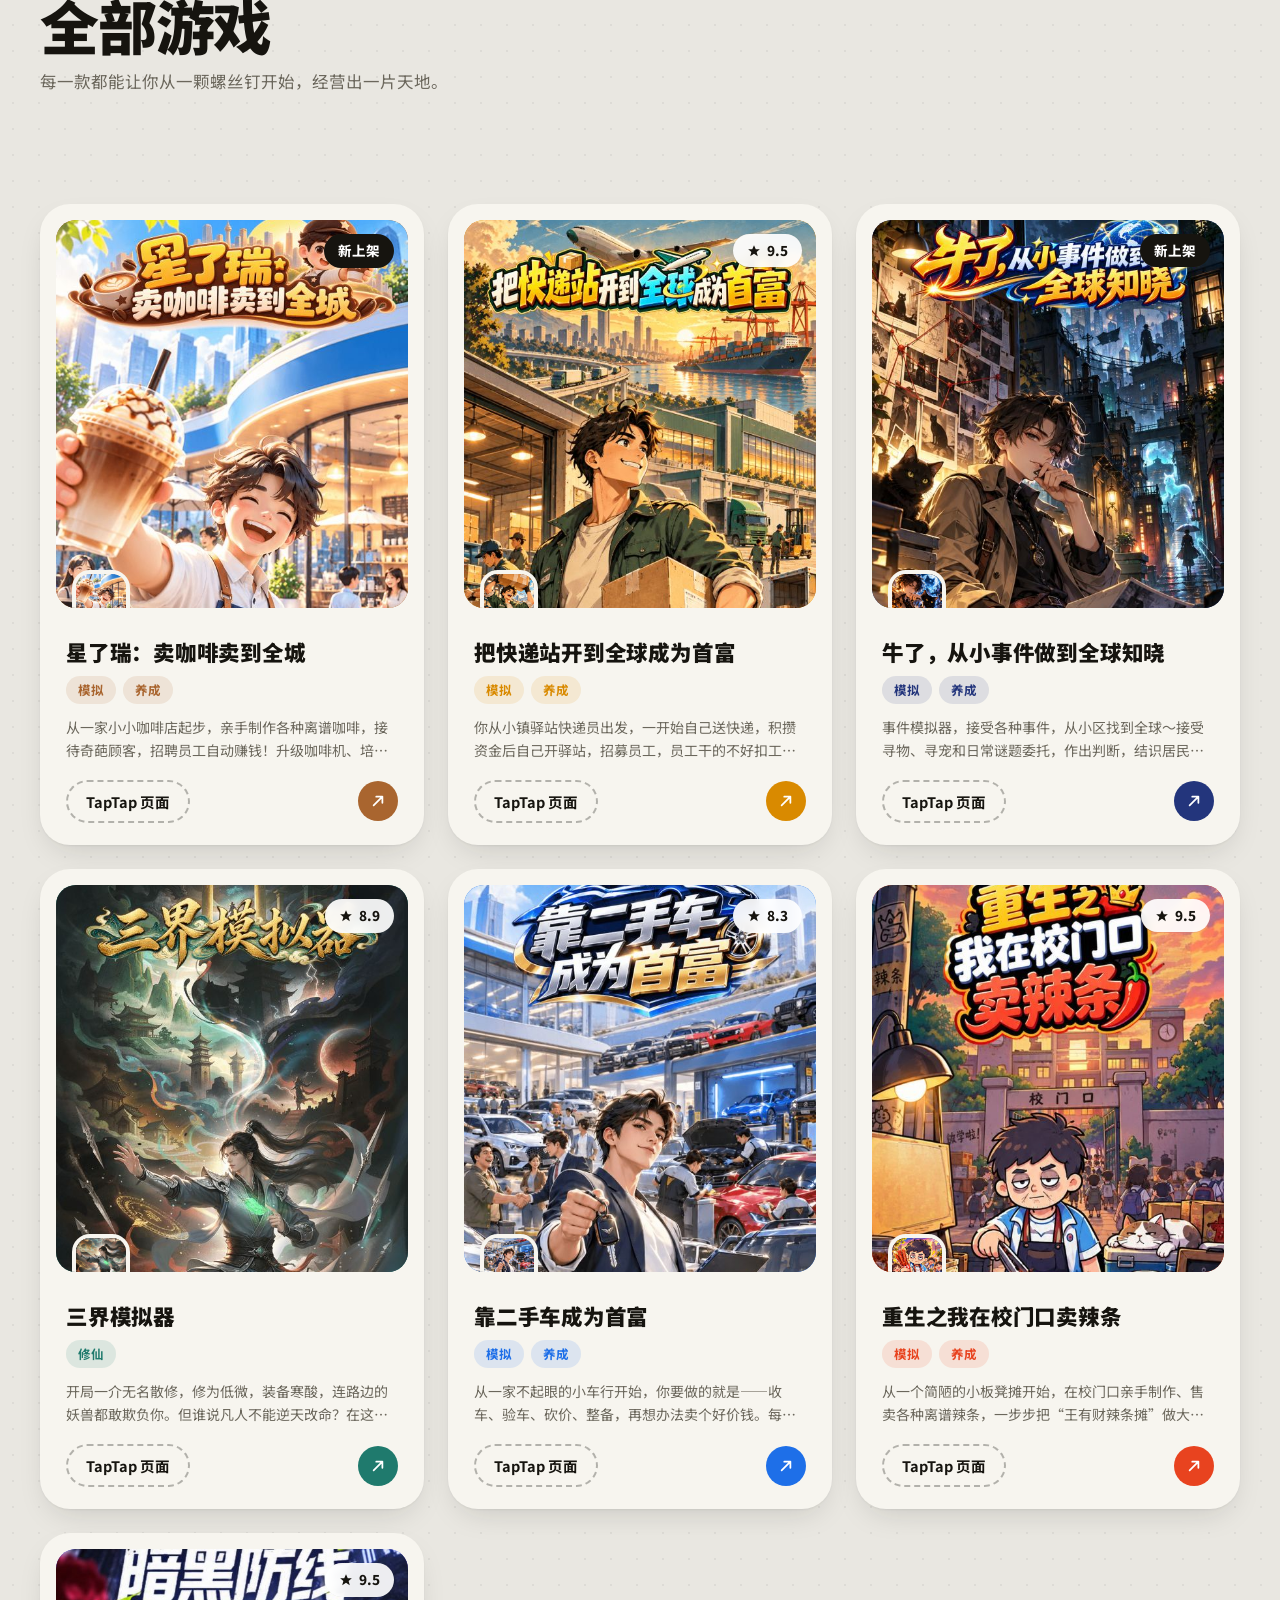
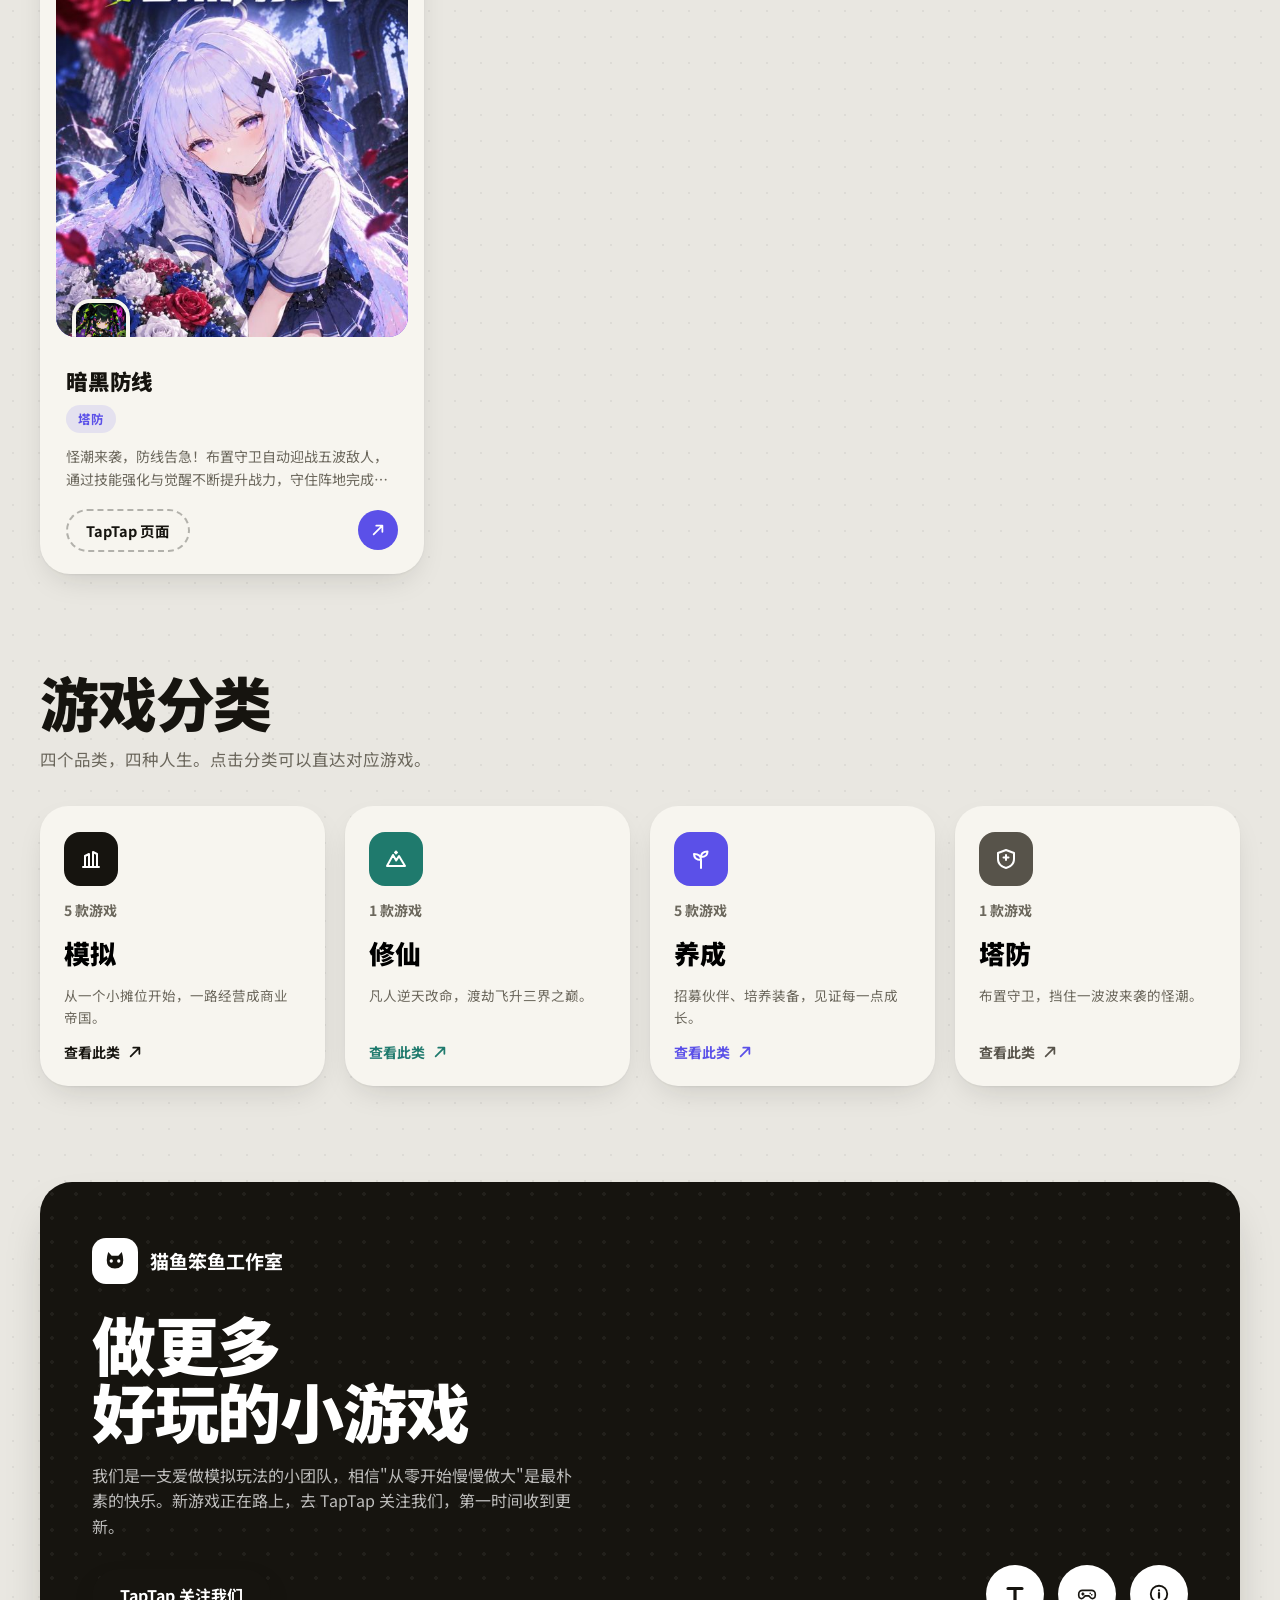
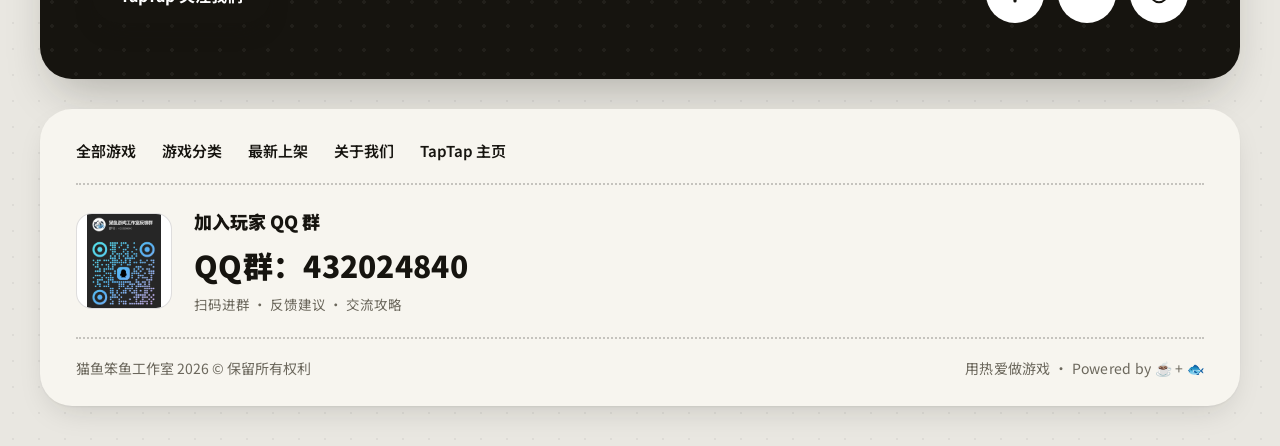
==== commit 187fddca: "导航 QQ 群改为紫色按钮并链接加群地址" ====
--- a/public/index.html
+++ b/public/index.html
@@ -33,10 +33,10 @@
         <li><a href="#about">关于我们</a></li>
       </ul>
       <span class="nav-divider" aria-hidden="true"></span>
-      <span class="nav-qq" title="玩家交流群">
-        <svg viewBox="0 0 24 24" width="15" height="15" aria-hidden="true"><path d="M4 5 h16 v11 h-9 l-4 4 v-4 H4 Z" fill="none" stroke="currentColor" stroke-width="2" stroke-linejoin="round"/></svg>
-        QQ群：<b>432024840</b>
-      </span>
+      <a class="nav-cta nav-cta--qq" href="https://qm.qq.com/q/CMTWcH8hcA" target="_blank" rel="noopener" title="玩家交流群">
+        <svg viewBox="0 0 24 24" width="14" height="14" aria-hidden="true"><path d="M4 5 h16 v11 h-9 l-4 4 v-4 H4 Z" fill="none" stroke="currentColor" stroke-width="2" stroke-linejoin="round"/></svg>
+        点击加入QQ群
+      </a>
       <a class="nav-cta" href="https://www.taptap.cn/developer/452854" target="_blank" rel="noopener">
         TapTap 主页
         <svg viewBox="0 0 16 16" width="12" height="12" aria-hidden="true"><path d="M3 13 L13 3 M6 3 h7 v7" stroke="currentColor" stroke-width="2" fill="none" stroke-linecap="round" stroke-linejoin="round"/></svg>
--- a/public/css/styles.css
+++ b/public/css/styles.css
@@ -125,20 +125,6 @@
 
 .nav-links a:hover { text-decoration-color: var(--primary); }
 
-.nav-qq {
-  display: inline-flex;
-  align-items: center;
-  gap: 7px;
-  font-size: 14.5px;
-  font-weight: 500;
-  color: var(--muted);
-  white-space: nowrap;
-}
-
-.nav-qq svg { color: var(--primary); flex: 0 0 auto; }
-
-.nav-qq b { color: var(--ink); font-weight: 800; letter-spacing: 0.01em; }
-
 .nav-cta {
   display: inline-flex;
   align-items: center;
@@ -153,6 +139,9 @@
 }
 
 .nav-cta:hover { background: var(--primary-deep); transform: translateY(-1px); }
+
+.nav-cta--qq { background: var(--purple); }
+.nav-cta--qq:hover { background: #4A40CC; }
 
 /* ============ 通用按钮 ============ */
 .btn {
@@ -846,7 +835,6 @@
   .hero-title { font-size: clamp(40px, 11vw, 56px); }
   .nav { gap: 10px; padding-left: 14px; }
   .nav-logo { font-size: 15px; }
-  .nav-qq { font-size: 12.5px; gap: 5px; }
   .nav-cta { padding: 8px 14px; font-size: 13.5px; }
   .footer-qq { gap: 16px; }
   .qq-qr { width: 82px; height: 82px; }
@@ -854,6 +842,7 @@
 
 @media (max-width: 380px) {
   .nav-cta { display: none; }
+  .nav-cta--qq { display: inline-flex; padding: 7px 12px; font-size: 12px; }
 }
 
 /* ============ 无障碍 ============ */
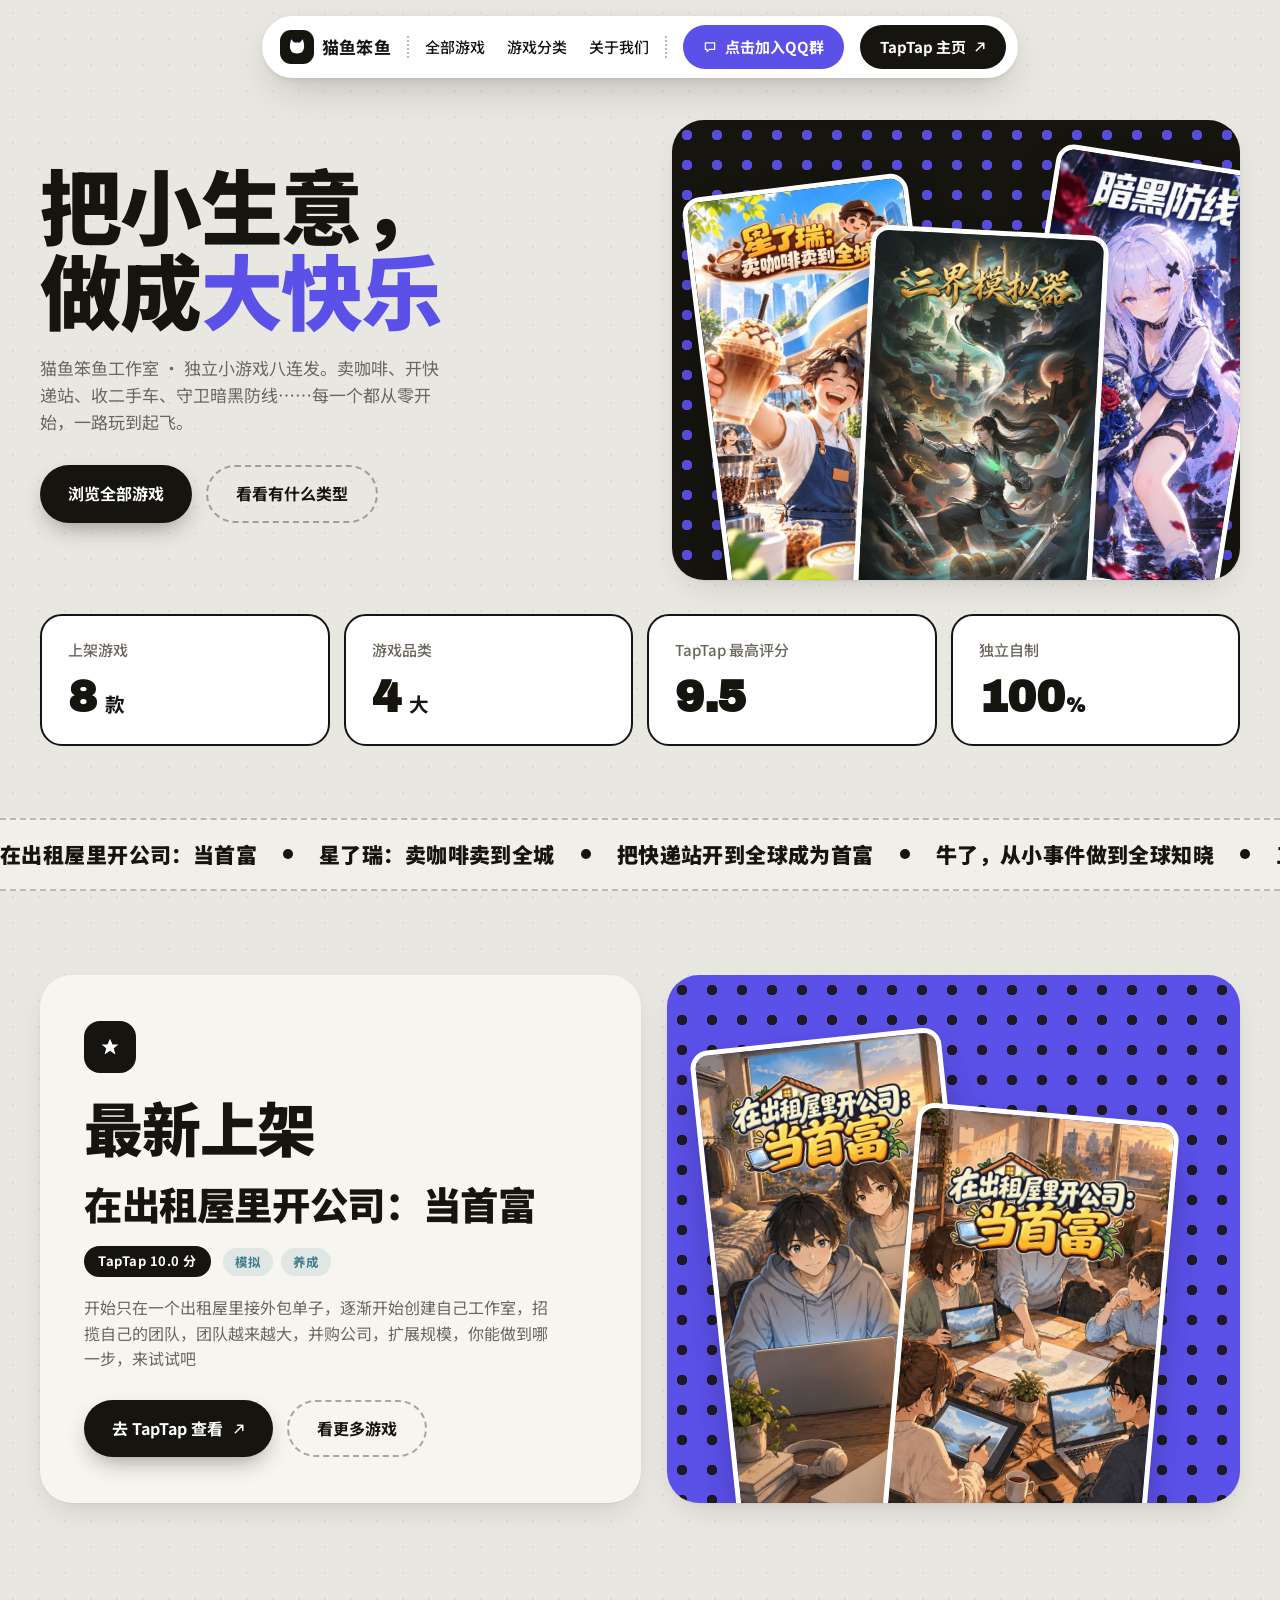
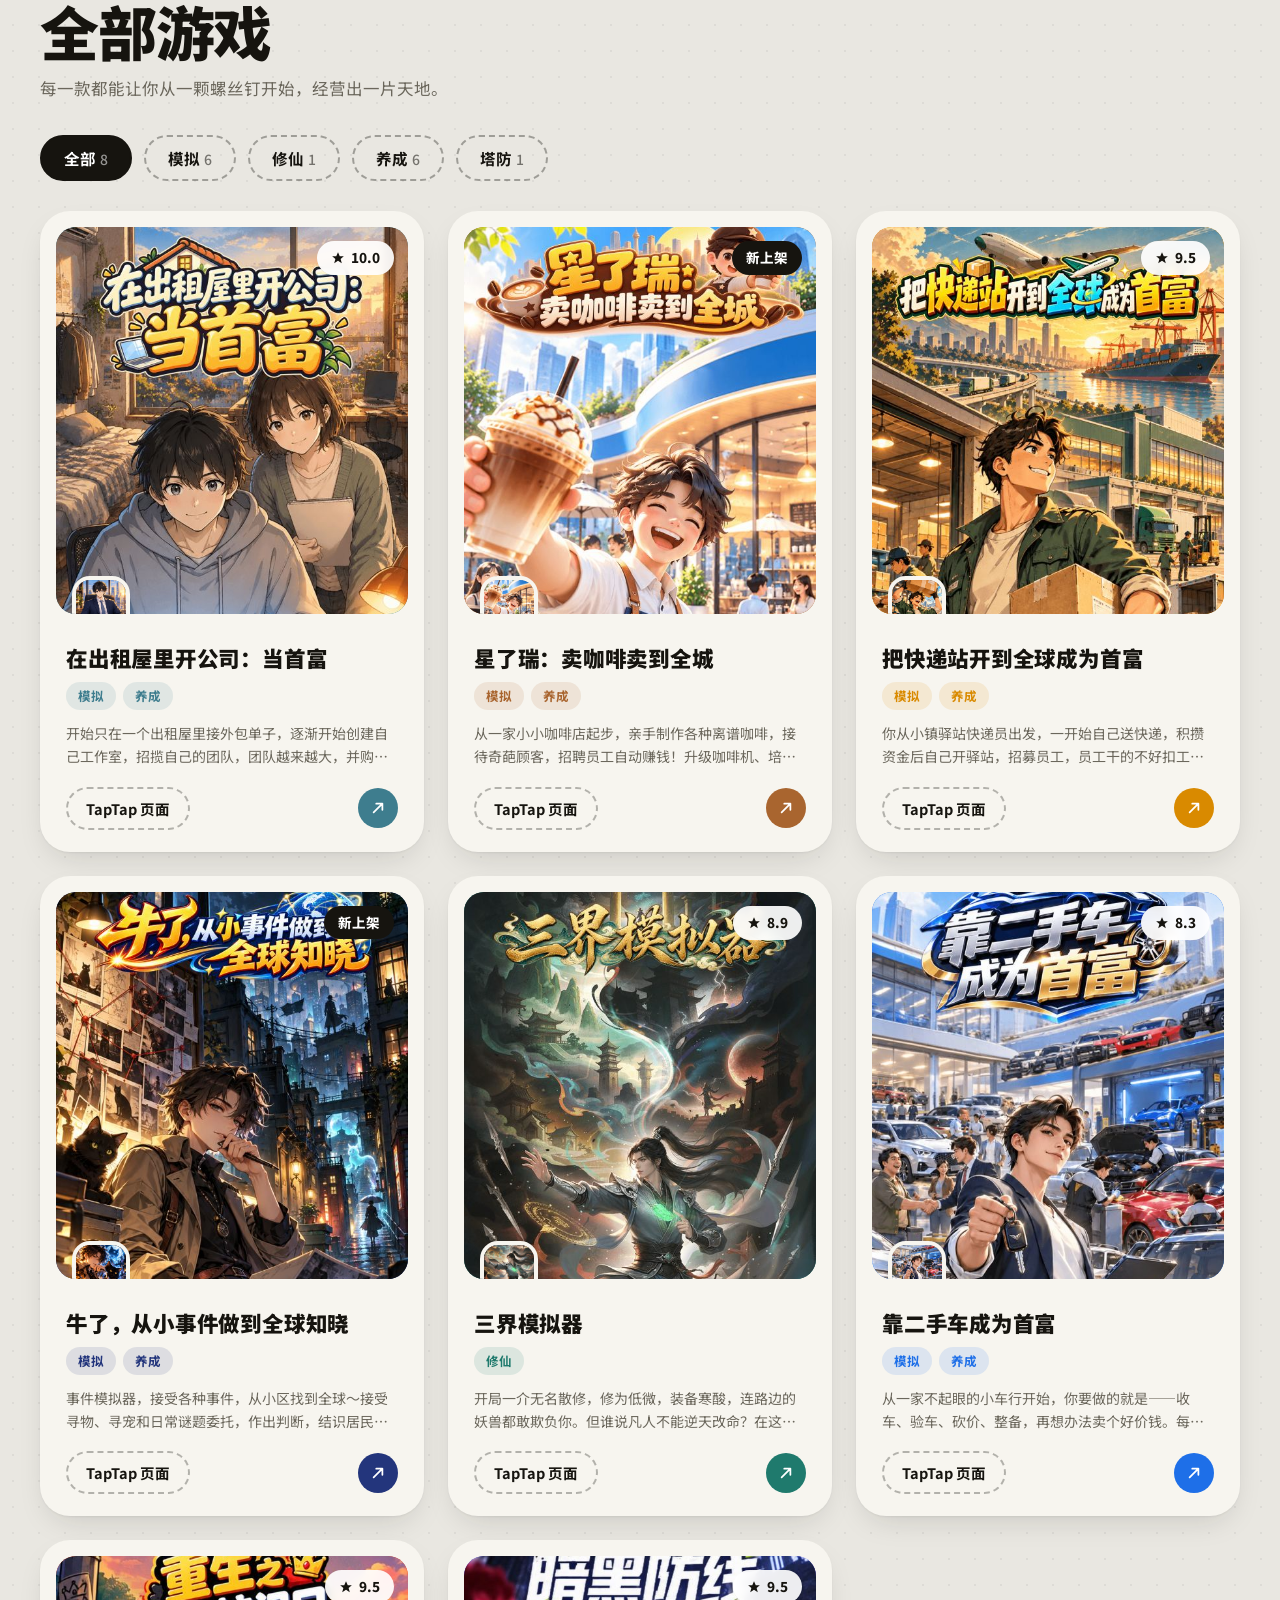
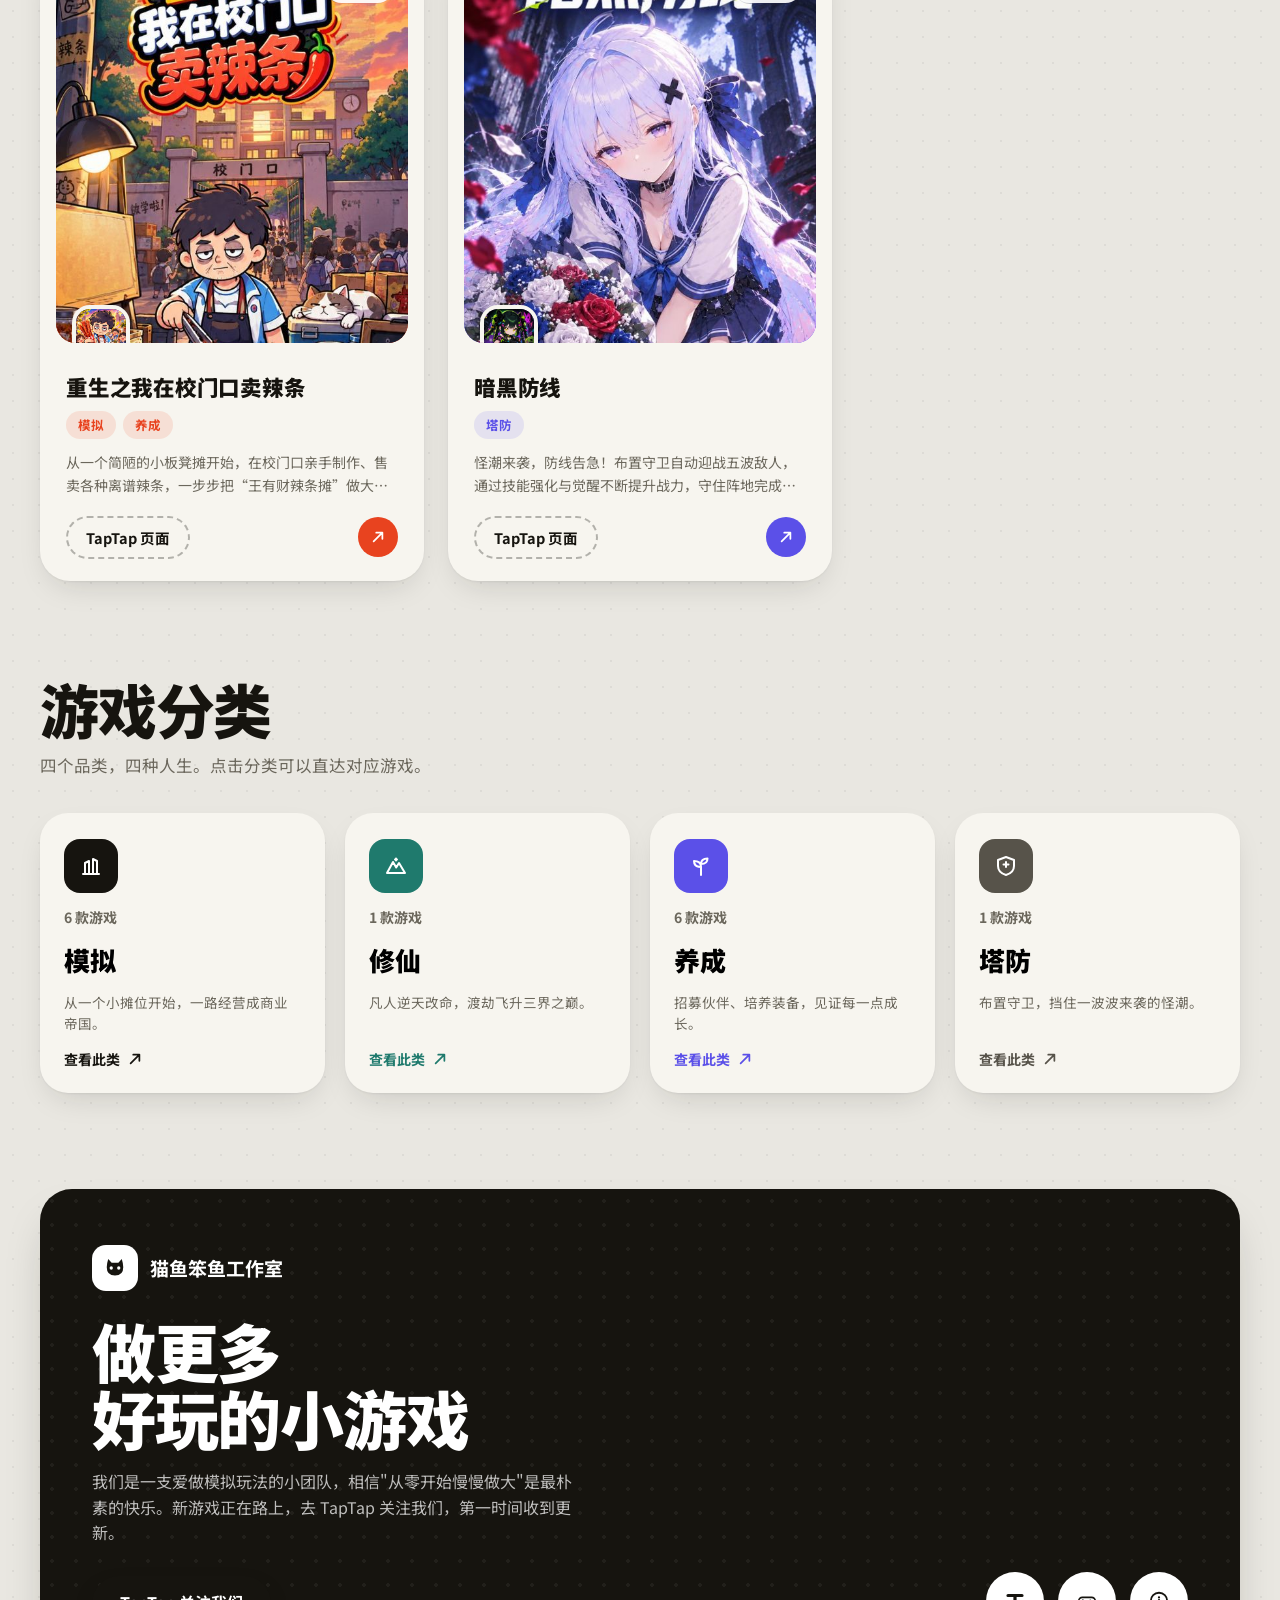
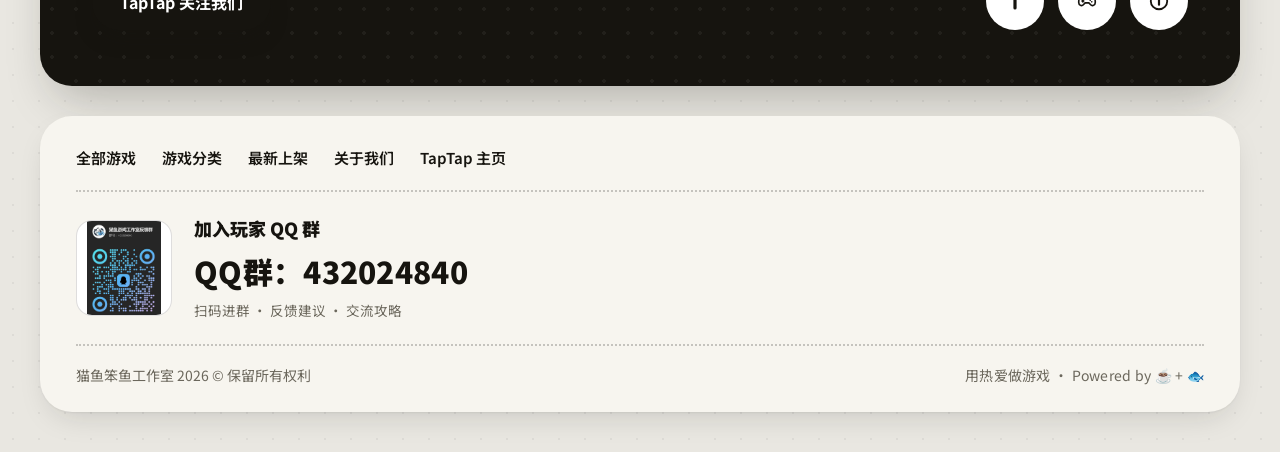
==== commit 07391227: "新增游戏《在出租屋里开公司：当首富》，游戏数 7→8，推荐位改为自动取最新" ====
--- a/public/index.html
+++ b/public/index.html
@@ -4,7 +4,7 @@
   <meta charset="UTF-8" />
   <meta name="viewport" content="width=device-width, initial-scale=1.0" />
   <title>猫鱼笨鱼工作室 · 独立小游戏</title>
-  <meta name="description" content="猫鱼笨鱼工作室官方网站 —— 7 款独立小游戏：模拟、修仙、养成、塔防。从小生意做到全球首富，从凡人修到飞升。" />
+  <meta name="description" content="猫鱼笨鱼工作室官方网站 —— 8 款独立小游戏：模拟、修仙、养成、塔防。从小生意做到全球首富，从凡人修到飞升。" />
   <link rel="icon" href="data:image/svg+xml,%3Csvg xmlns='http://www.w3.org/2000/svg' viewBox='0 0 64 64'%3E%3Crect width='64' height='64' rx='16' fill='%2316140F'/%3E%3Cpath d='M20 40 L32 18 L44 40 Z' fill='%23fff'/%3E%3C/svg%3E" />
   <link rel="preconnect" href="https://fonts.googleapis.com" />
   <link rel="preconnect" href="https://fonts.gstatic.com" crossorigin />
@@ -50,7 +50,7 @@
       <div class="hero-grid">
         <div class="hero-copy reveal">
           <h1 class="hero-title">把小生意，<br />做成<span class="accent-underline">大快乐</span></h1>
-          <p class="hero-sub">猫鱼笨鱼工作室 · 独立小游戏七连发。卖咖啡、开快递站、收二手车、守卫暗黑防线……每一个都从零开始，一路玩到起飞。</p>
+          <p class="hero-sub">猫鱼笨鱼工作室 · 独立小游戏八连发。卖咖啡、开快递站、收二手车、守卫暗黑防线……每一个都从零开始，一路玩到起飞。</p>
           <div class="hero-actions">
             <a class="btn btn-primary" href="#games">浏览全部游戏</a>
             <a class="btn btn-ghost" href="#categories">看看有什么类型</a>
@@ -67,7 +67,7 @@
 
       <!-- 统计连体卡 -->
       <div class="stats reveal" role="list" aria-label="工作室数据">
-        <div class="stat-card" role="listitem"><span class="stat-label">上架游戏</span><span class="stat-value">7<small> 款</small></span></div>
+        <div class="stat-card" role="listitem"><span class="stat-label">上架游戏</span><span class="stat-value">8<small> 款</small></span></div>
         <span class="stat-connector" aria-hidden="true"></span>
         <div class="stat-card" role="listitem"><span class="stat-label">游戏品类</span><span class="stat-value">4<small> 大</small></span></div>
         <span class="stat-connector" aria-hidden="true"></span>
--- a/public/css/styles.css
+++ b/public/css/styles.css
@@ -198,12 +198,7 @@
 }
 
 .accent-underline {
-  background: var(--primary);
-  color: #fff;
-  padding: 0 0.14em;
-  border-radius: 0.16em;
-  box-decoration-break: clone;
-  -webkit-box-decoration-break: clone;
+  color: var(--purple);
 }
 
 .hero-sub {
@@ -276,12 +271,14 @@
   display: flex;
   align-items: stretch;
   justify-content: space-between;
+  gap: 14px;
 }
 
 .stat-card {
   flex: 1 1 0;
-  background: var(--primary);
-  color: #fff;
+  background: var(--surface-2);
+  border: 2px solid var(--ink);
+  color: var(--ink);
   border-radius: var(--radius-md);
   padding: 22px 26px 24px;
   display: flex;
@@ -291,7 +288,7 @@
   z-index: 1;
 }
 
-.stat-label { font-size: 15px; font-weight: 500; opacity: 0.92; }
+.stat-label { font-size: 15px; font-weight: 500; color: var(--muted); }
 
 .stat-value {
   font-family: var(--font-display);
@@ -303,15 +300,7 @@
 
 .stat-value small { font-size: 0.45em; font-weight: 700; margin-left: 2px; }
 
-.stat-connector {
-  flex: 0 0 34px;
-  align-self: center;
-  height: 64px;
-  margin-inline: -9px;
-  background: var(--primary);
-  border-radius: 12px;
-  z-index: 0;
-}
+.stat-connector { display: none; }
 
 /* ============ 跑马灯 ============ */
 .marquee {
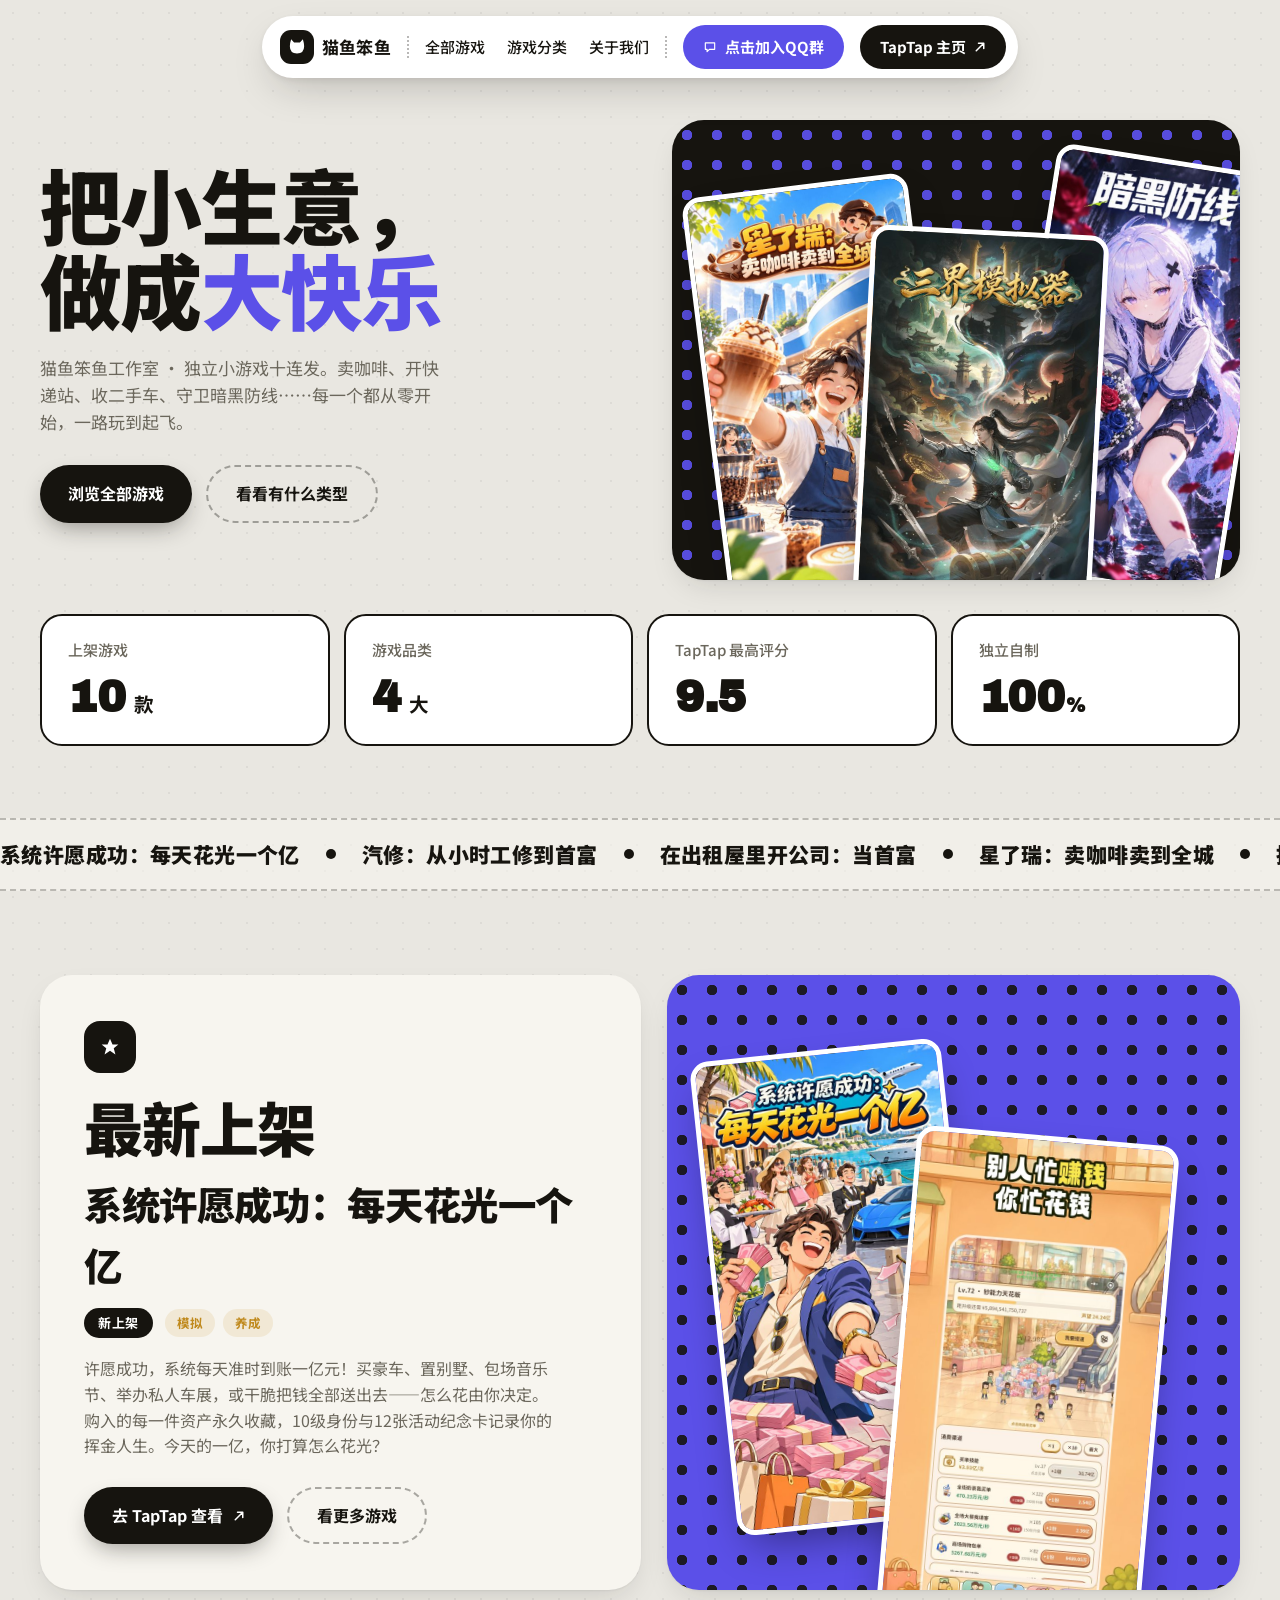
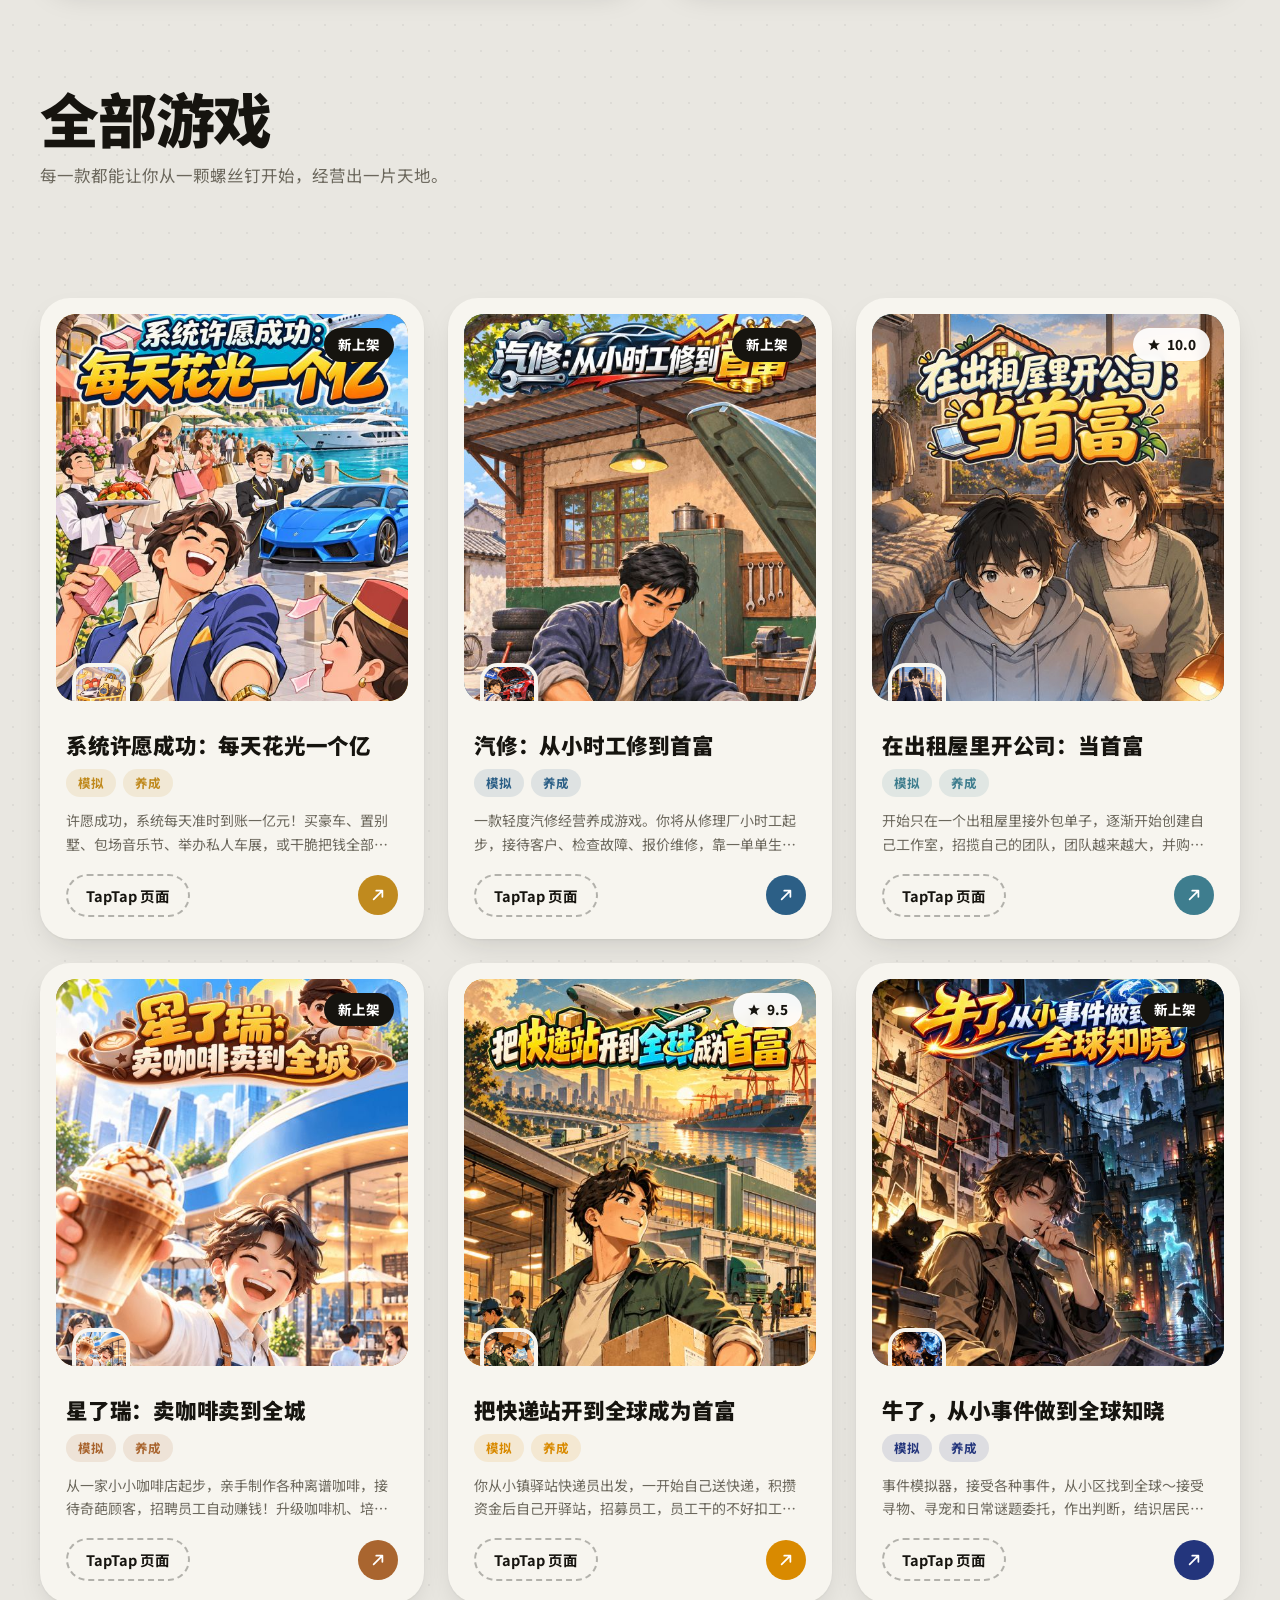
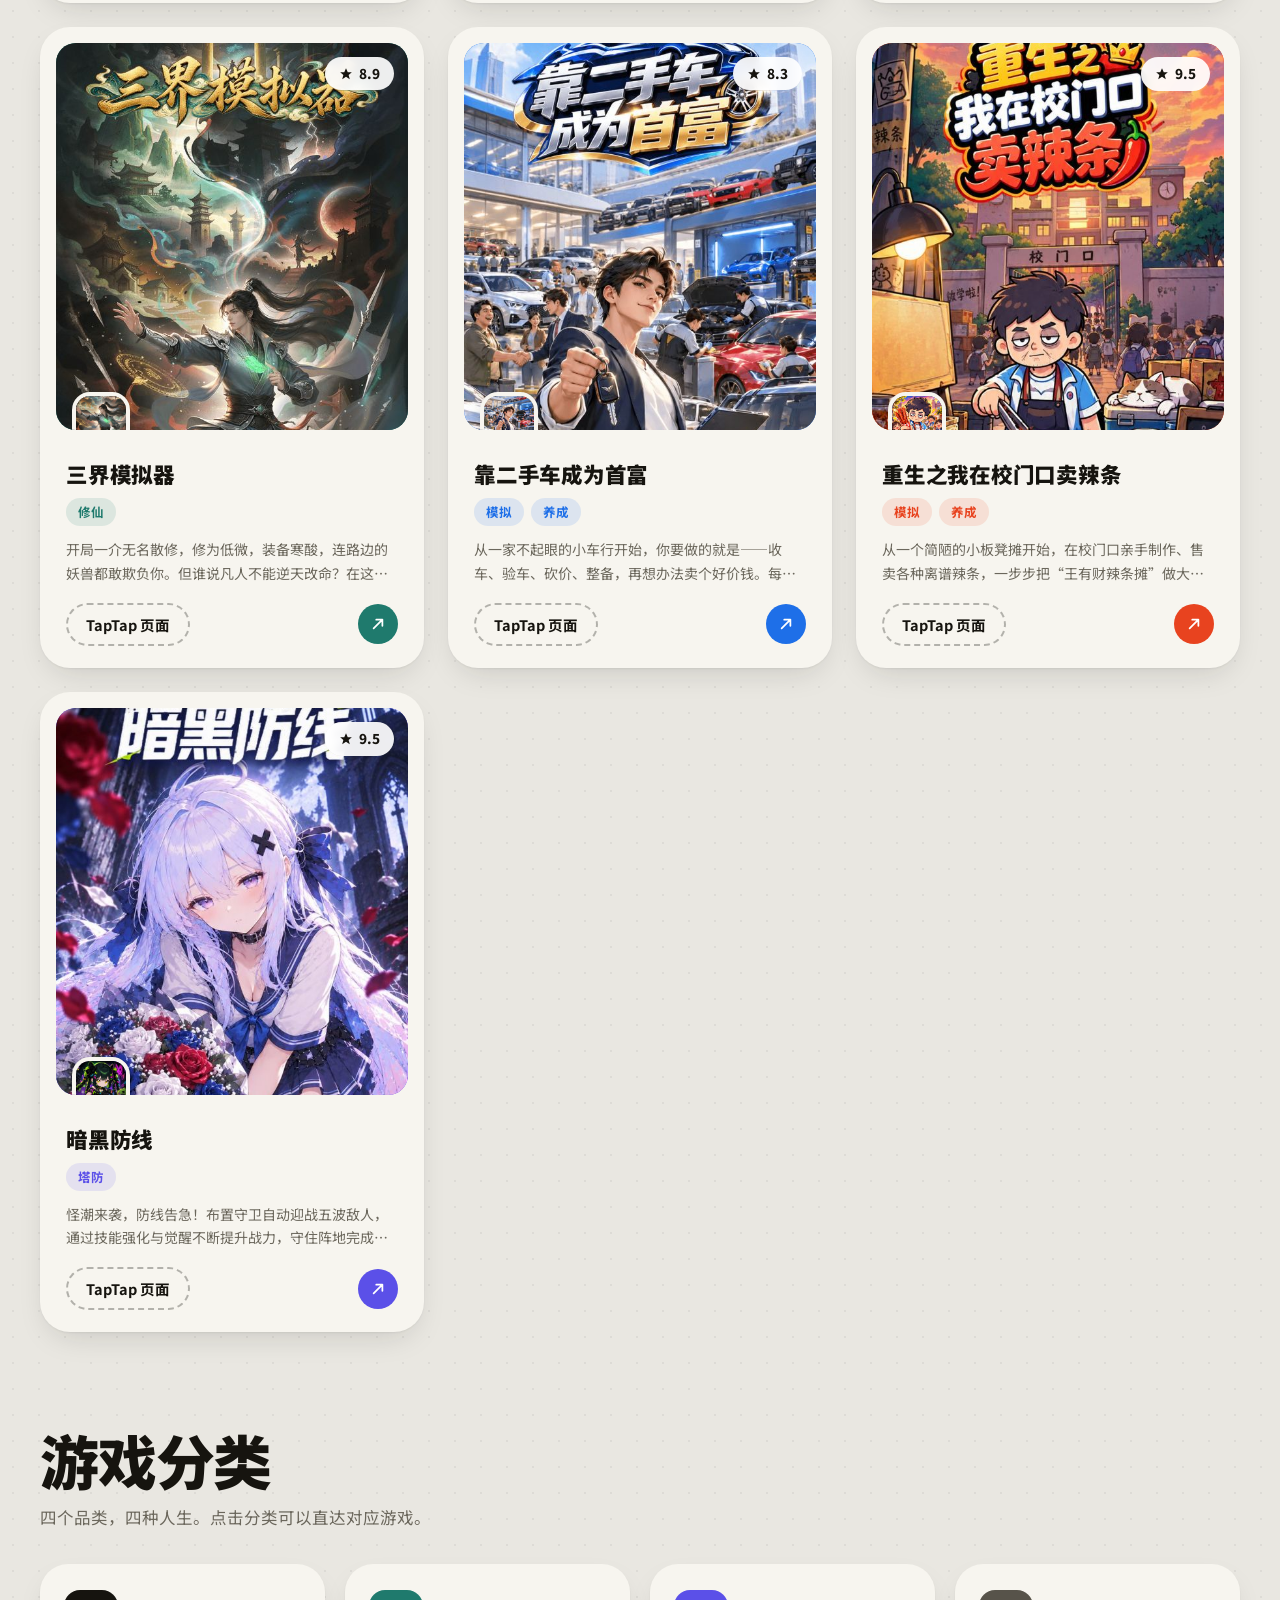
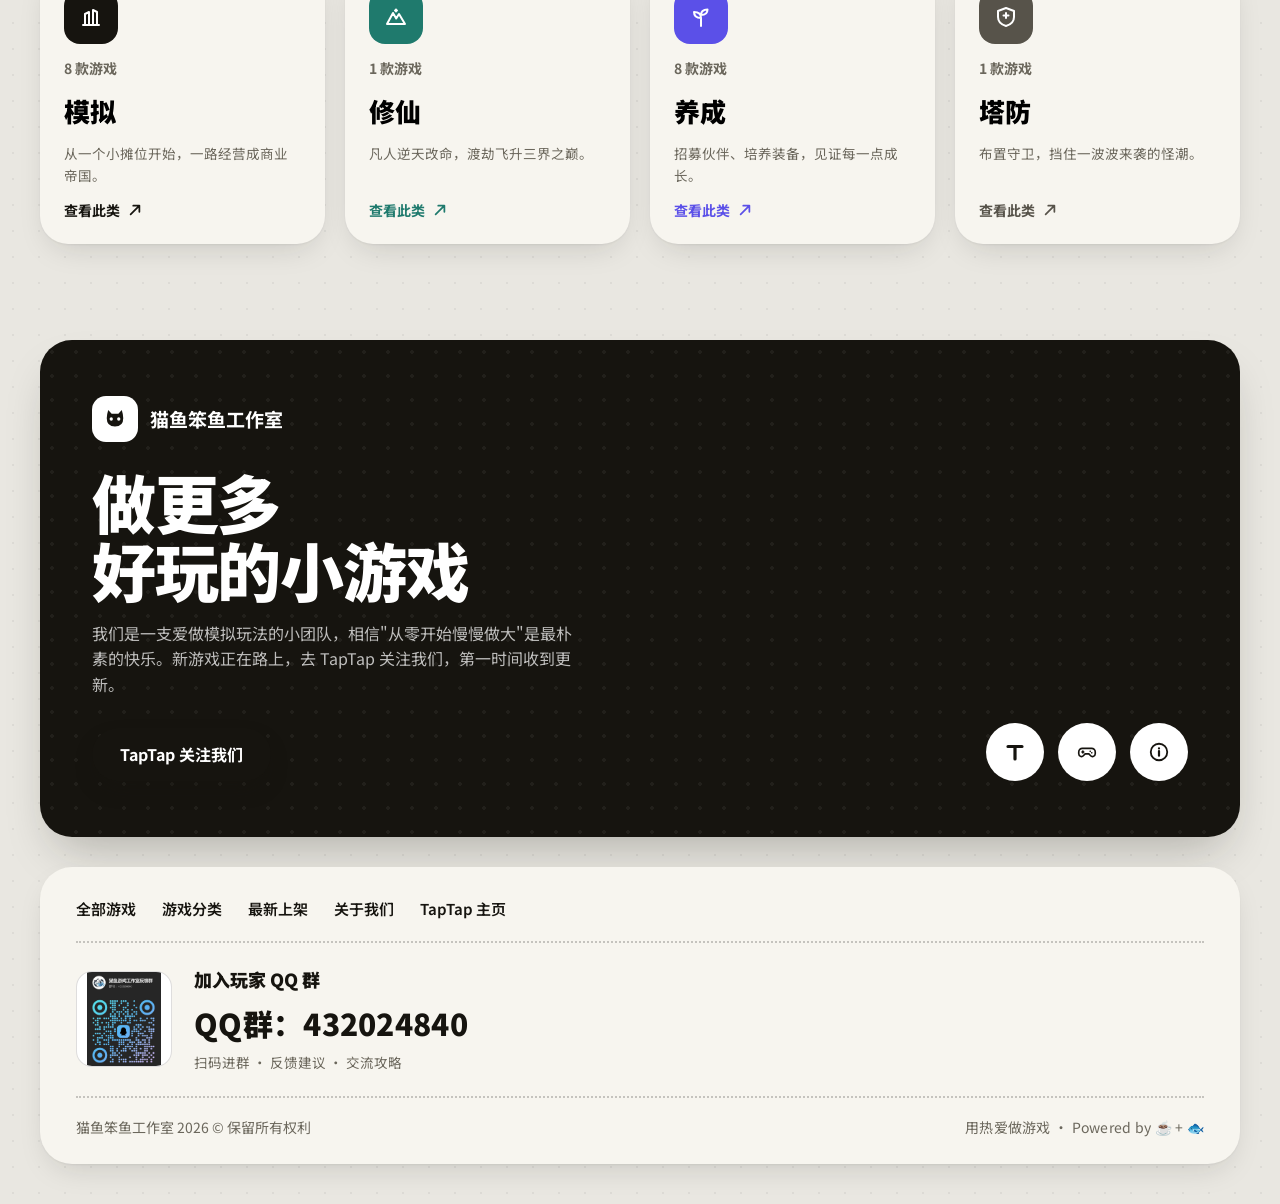
==== commit d6a4f5ad: "新增两款游戏：系统许愿成功：每天花光一个亿、汽修：从小时工修到首富（游戏数 8→10）" ====
--- a/public/index.html
+++ b/public/index.html
@@ -4,7 +4,7 @@
   <meta charset="UTF-8" />
   <meta name="viewport" content="width=device-width, initial-scale=1.0" />
   <title>猫鱼笨鱼工作室 · 独立小游戏</title>
-  <meta name="description" content="猫鱼笨鱼工作室官方网站 —— 8 款独立小游戏：模拟、修仙、养成、塔防。从小生意做到全球首富，从凡人修到飞升。" />
+  <meta name="description" content="猫鱼笨鱼工作室官方网站 —— 10 款独立小游戏：模拟、修仙、养成、塔防。从小生意做到全球首富，从凡人修到飞升。" />
   <link rel="icon" href="data:image/svg+xml,%3Csvg xmlns='http://www.w3.org/2000/svg' viewBox='0 0 64 64'%3E%3Crect width='64' height='64' rx='16' fill='%2316140F'/%3E%3Cpath d='M20 40 L32 18 L44 40 Z' fill='%23fff'/%3E%3C/svg%3E" />
   <link rel="preconnect" href="https://fonts.googleapis.com" />
   <link rel="preconnect" href="https://fonts.gstatic.com" crossorigin />
@@ -50,7 +50,7 @@
       <div class="hero-grid">
         <div class="hero-copy reveal">
           <h1 class="hero-title">把小生意，<br />做成<span class="accent-underline">大快乐</span></h1>
-          <p class="hero-sub">猫鱼笨鱼工作室 · 独立小游戏八连发。卖咖啡、开快递站、收二手车、守卫暗黑防线……每一个都从零开始，一路玩到起飞。</p>
+          <p class="hero-sub">猫鱼笨鱼工作室 · 独立小游戏十连发。卖咖啡、开快递站、收二手车、守卫暗黑防线……每一个都从零开始，一路玩到起飞。</p>
           <div class="hero-actions">
             <a class="btn btn-primary" href="#games">浏览全部游戏</a>
             <a class="btn btn-ghost" href="#categories">看看有什么类型</a>
@@ -67,7 +67,7 @@
 
       <!-- 统计连体卡 -->
       <div class="stats reveal" role="list" aria-label="工作室数据">
-        <div class="stat-card" role="listitem"><span class="stat-label">上架游戏</span><span class="stat-value">8<small> 款</small></span></div>
+        <div class="stat-card" role="listitem"><span class="stat-label">上架游戏</span><span class="stat-value">10<small> 款</small></span></div>
         <span class="stat-connector" aria-hidden="true"></span>
         <div class="stat-card" role="listitem"><span class="stat-label">游戏品类</span><span class="stat-value">4<small> 大</small></span></div>
         <span class="stat-connector" aria-hidden="true"></span>
